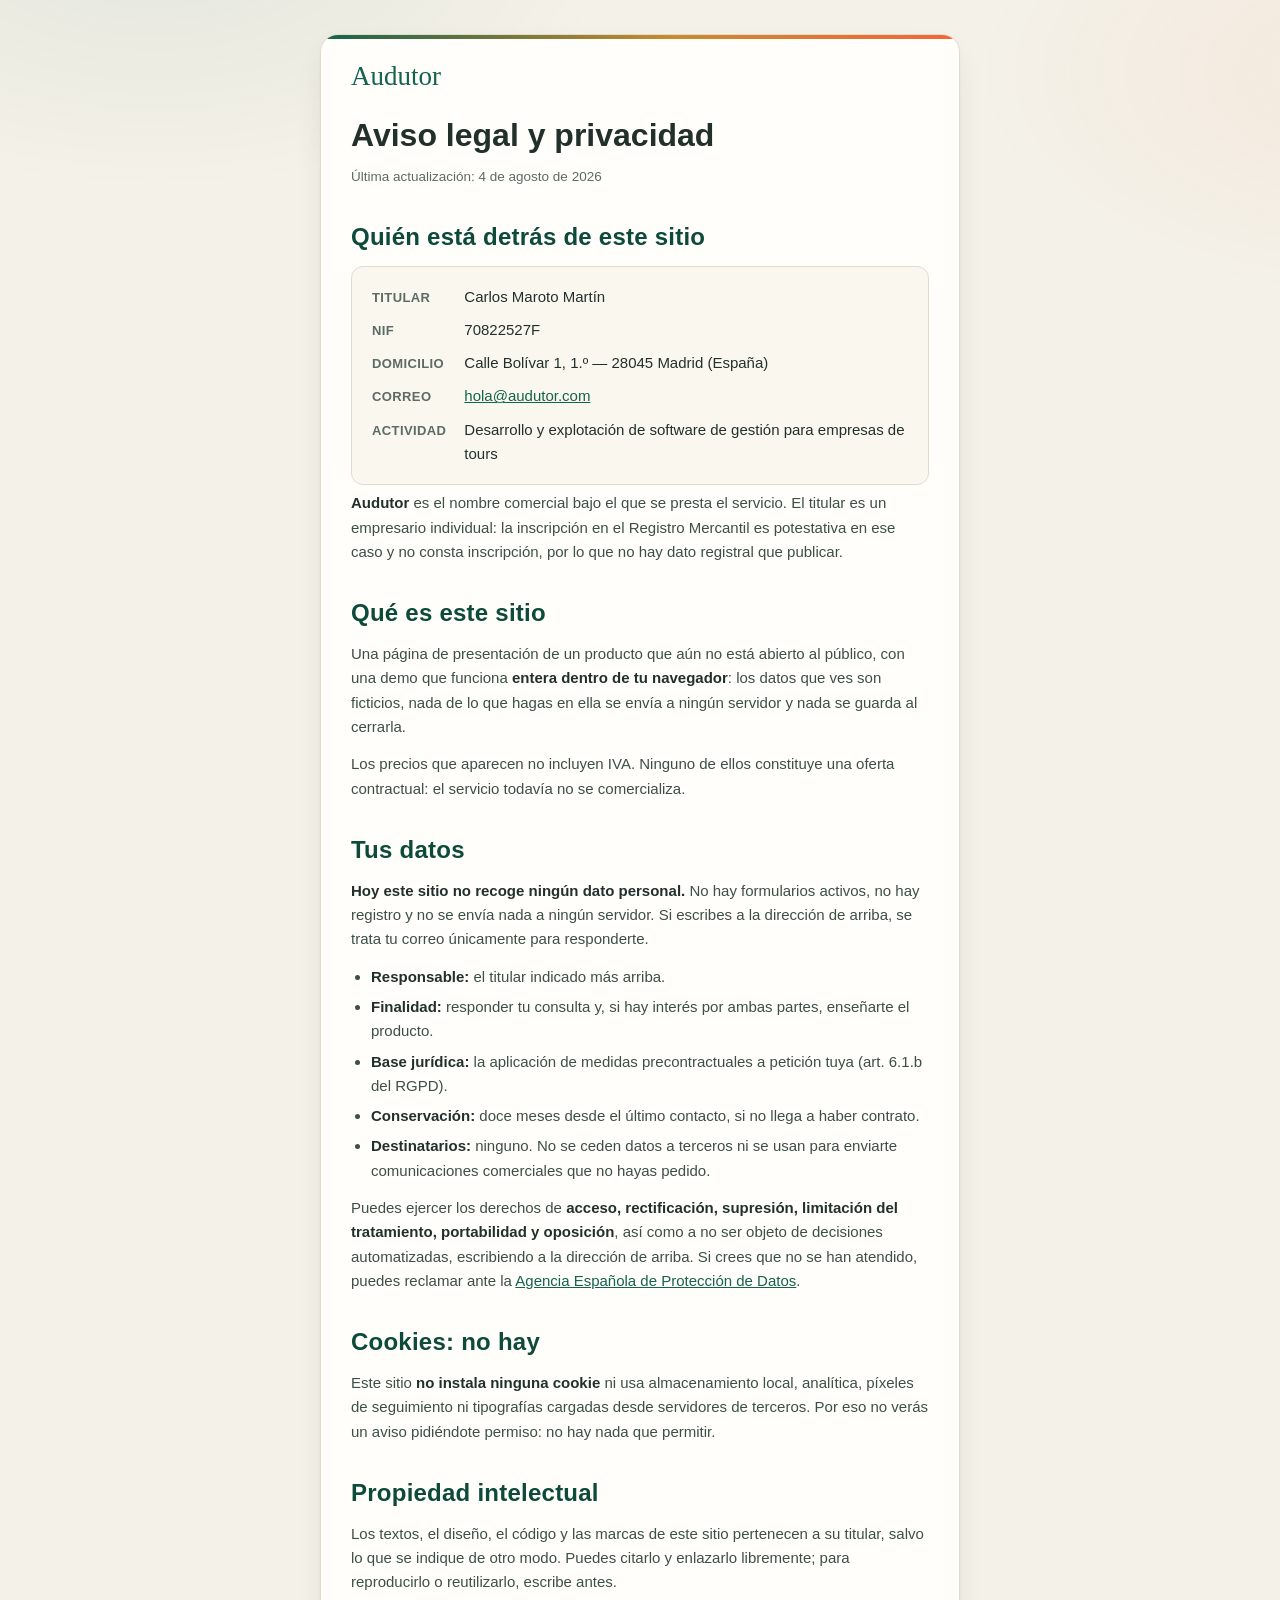
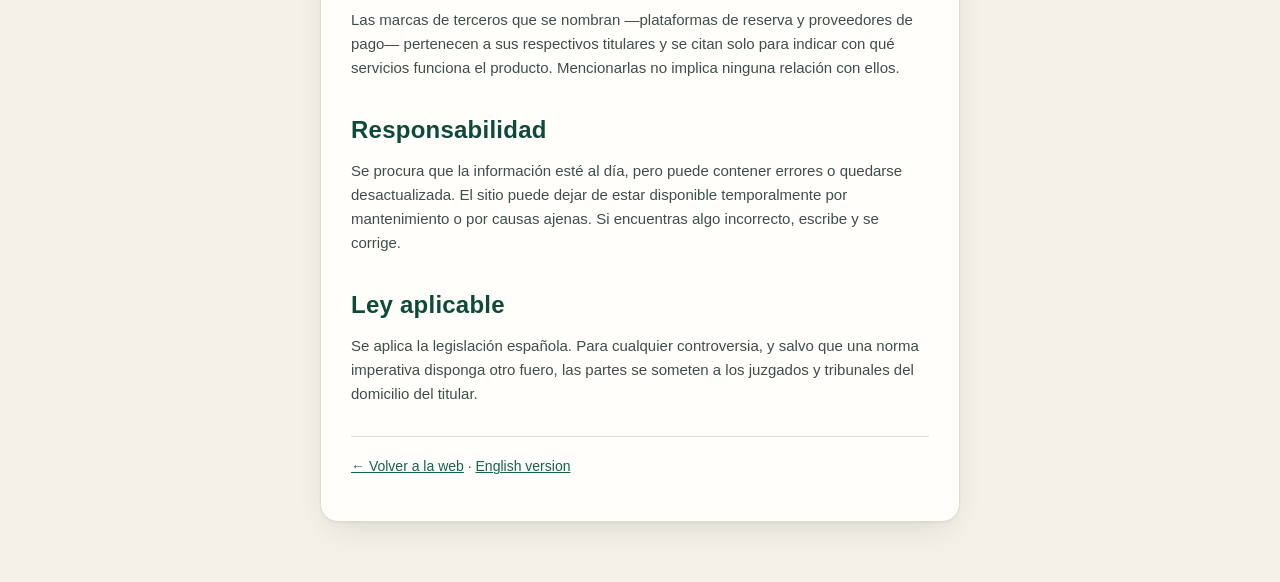
==== aviso-legal/index.html @ 2ac763c1 "Actualización del sitio" ====
<!doctype html>
<html lang="es">
<head>
<meta charset="utf-8">
<!-- El icono de la pestaña: la ruta punteada que acaba en el punto de encuentro, el
     mismo gesto que el wordmark. Va en línea para que no haya un fichero más que
     copiar y para que funcione igual abriendo el HTML desde el disco. -->
<link rel="icon" href="data:image/svg+xml,<svg xmlns='http://www.w3.org/2000/svg' viewBox='0 0 512 512'><rect width='512' height='512' rx='112' fill='%2314634c'/><path d='M92 322 C 168 268, 236 372, 306 300' fill='none' stroke='%23c98a2d' stroke-width='15' stroke-linecap='round' stroke-dasharray='1 34'/><g transform='translate(330 150)'><path d='M60 0C26.9 0 0 26.9 0 60c0 45 60 112 60 112s60-67 60-112C120 26.9 93.1 0 60 0z' fill='%23f4653a'/><circle cx='60' cy='58' r='23' fill='%23fffdf7'/></g><text x='92' y='252' font-family='Georgia,serif' font-size='118' font-weight='700' fill='%23fdf9ee'>Au</text></svg>">
<meta name="viewport" content="width=device-width,initial-scale=1">
<title>Aviso legal y privacidad · Audutor</title>
<style>
/* ── Por qué esta página existe ──────────────────────────────────────────────────────
   El artículo 10.1 de la Ley 34/2002 (LSSI-CE) obliga a todo prestador de servicios de la
   sociedad de la información establecido en España a publicar, de forma permanente y
   accesible, sus datos identificativos. No es un adorno de confianza: omitir el NIF es
   infracción leve (hasta 30.000 €) y omitir de forma significativa nombre y domicilio es
   GRAVE (30.001–150.000 €).

   Y el artículo enumera nombre, domicilio y correo en una sola letra, de forma acumulativa:
   poner solo un correo de contacto NO cumple, que es lo que había hasta hoy.

   Dos decisiones que conviene dejar escritas para que nadie las «arregle» luego:

   · NO se publica dato de Registro Mercantil. Para el empresario individual la inscripción
     es POTESTATIVA (art. 19.1 del Código de Comercio). Si no está inscrito no hay dato que
     publicar, y copiarlo de una plantilla de sociedad sería una manifestación falsa.

   · NO hay banner de cookies, y es a propósito. Este sitio no escribe ninguna cookie ni usa
     `localStorage`, analítica, píxeles ni tipografías remotas. Sin almacenamiento en el
     equipo del visitante no se activa el art. 22.2 LSSI. Poner un banner «por si acaso»
     sería peor: pediría un consentimiento que no hace falta y obligaría a mantener una
     política que no describe nada.

   La política de privacidad va DENTRO de esta misma página en vez de en otra aparte. Hoy el
   sitio no trata ningún dato —no hay formulario activo—, así que dos documentos separados
   serían dos sitios donde quedarse desactualizado en lugar de uno. */
:root{
  --ink:#22302b; --ink2:#3d4f47; --muted:#5c6b64; --paper:#fffefa; --bg:#f4f1e8;
  --acc:#14634c; --acc-deep:#0e4a3a; --coral:#f4653a; --line:#e2dccc; --gold:#c98a2d;
}
*{ box-sizing:border-box; }
html,body{ margin:0; }
body{
  background:var(--bg); color:var(--ink);
  font:16px/1.62 -apple-system,BlinkMacSystemFont,"Segoe UI",Roboto,Helvetica,Arial,sans-serif;
  padding:34px 18px 60px; position:relative; overflow-x:hidden;
}
body::before{
  content:""; position:fixed; inset:0; pointer-events:none; z-index:0;
  background:
    radial-gradient(760px 420px at 12% -8%, rgba(20,99,76,.07), transparent 62%),
    radial-gradient(680px 380px at 108% 8%, rgba(244,101,58,.06), transparent 60%);
}
.doc{
  position:relative; z-index:1; width:100%; max-width:640px; margin:0 auto;
  background:var(--paper); border:1px solid var(--line); border-radius:18px;
  /* La curva la pone la tarjeta y no la franja de color: con su propio radio, una franja de
     3 px dibujaba otra curva distinta y sobresalía 1 px por lado. Ver entrar.html. */
  overflow:hidden;
  padding:34px 30px 30px;
  box-shadow:0 1px 2px rgba(34,48,43,.05), 0 12px 34px -12px rgba(34,48,43,.16);
}
.doc::before{
  content:""; display:block; height:4px; margin:-34px -30px 24px;
  background:linear-gradient(90deg,var(--acc),var(--gold) 55%,var(--coral));
}
.wm{ font:400 27px/1 Iowan Old Style,Palatino,Georgia,serif; color:var(--acc); display:block; }
h1{ font:600 23px/1.25 inherit; margin:20px 0 4px; }
.sub{ margin:0 0 26px; font-size:13.5px; color:var(--muted); }
h2{ font:700 15px/1.3 inherit; margin:30px 0 9px; color:var(--acc-deep);
  letter-spacing:.01em; }
p{ margin:0 0 13px; font-size:15px; color:var(--ink2); }
ul{ margin:0 0 13px; padding-left:20px; font-size:15px; color:var(--ink2); }
li{ margin-bottom:6px; }
a{ color:var(--acc); }
b,strong{ color:var(--ink); }
/* La ficha del art. 10: es el motivo de la página, así que se lee sin buscarla.
   Rejilla de dos columnas para que los valores compartan eje vertical; en móvil se apila,
   porque a 360 px una etiqueta y un domicilio no caben en la misma línea sin partirse mal. */
.ficha{
  display:grid; grid-template-columns:auto 1fr; gap:9px 18px;
  background:#faf7ef; border:1px solid var(--line); border-radius:12px;
  padding:18px 20px; margin:0 0 6px; font-size:15px;
}
.ficha dt{ font-weight:700; color:var(--muted); font-size:13px; text-transform:uppercase;
  letter-spacing:.03em; padding-top:2px; }
.ficha dd{ margin:0; color:var(--ink); }
@media (max-width:520px){
  .ficha{ grid-template-columns:1fr; gap:2px 0; }
  .ficha dd{ margin-bottom:10px; }
  .doc{ padding:28px 20px 24px; }
  .doc::before{ margin:-28px -20px 20px; }
}
.volver{ margin-top:30px; padding-top:18px; border-top:1px solid var(--line); font-size:14px; }
</style>
</head>
<body>
<div class="doc">
  <span class="wm">Audutor</span>
  <h1>Aviso legal y privacidad</h1>
  <p class="sub">Última actualización: 4 de agosto de 2026</p>

  <h2>Quién está detrás de este sitio</h2>
  <dl class="ficha">
    <dt>Titular</dt><dd>Carlos Maroto Martín</dd>
    <dt>NIF</dt><dd>70822527F</dd>
    <dt>Domicilio</dt><dd>Calle Bolívar 1, 1.º — 28045 Madrid (España)</dd>
    <dt>Correo</dt><dd><a href="mailto:hola@audutor.com">hola@audutor.com</a></dd>
    <dt>Actividad</dt><dd>Desarrollo y explotación de software de gestión para empresas de tours</dd>
  </dl>
  <p><b>Audutor</b> es el nombre comercial bajo el que se presta el servicio. El titular es
  un empresario individual: la inscripción en el Registro Mercantil es potestativa en ese
  caso y no consta inscripción, por lo que no hay dato registral que publicar.</p>

  <h2>Qué es este sitio</h2>
  <p>Una página de presentación de un producto que aún no está abierto al público, con una
  demo que funciona <b>entera dentro de tu navegador</b>: los datos que ves son ficticios,
  nada de lo que hagas en ella se envía a ningún servidor y nada se guarda al cerrarla.</p>
  <p>Los precios que aparecen no incluyen IVA. Ninguno de ellos constituye una oferta
  contractual: el servicio todavía no se comercializa.</p>

  <h2>Tus datos</h2>
  <p><b>Hoy este sitio no recoge ningún dato personal.</b> No hay formularios activos, no
  hay registro y no se envía nada a ningún servidor. Si escribes a la dirección de arriba,
  se trata tu correo únicamente para responderte.</p>
  <ul>
    <li><b>Responsable:</b> el titular indicado más arriba.</li>
    <li><b>Finalidad:</b> responder tu consulta y, si hay interés por ambas partes,
      enseñarte el producto.</li>
    <li><b>Base jurídica:</b> la aplicación de medidas precontractuales a petición tuya
      (art. 6.1.b del RGPD).</li>
    <li><b>Conservación:</b> doce meses desde el último contacto, si no llega a haber
      contrato.</li>
    <li><b>Destinatarios:</b> ninguno. No se ceden datos a terceros ni se usan para
      enviarte comunicaciones comerciales que no hayas pedido.</li>
  </ul>
  <p>Puedes ejercer los derechos de <b>acceso, rectificación, supresión, limitación del
  tratamiento, portabilidad y oposición</b>, así como a no ser objeto de decisiones
  automatizadas, escribiendo a la dirección de arriba. Si crees que no se han atendido,
  puedes reclamar ante la <a href="https://www.aepd.es/" rel="noopener">Agencia Española de
  Protección de Datos</a>.</p>

  <h2>Cookies: no hay</h2>
  <p>Este sitio <b>no instala ninguna cookie</b> ni usa almacenamiento local, analítica,
  píxeles de seguimiento ni tipografías cargadas desde servidores de terceros. Por eso no
  verás un aviso pidiéndote permiso: no hay nada que permitir.</p>

  <h2>Propiedad intelectual</h2>
  <p>Los textos, el diseño, el código y las marcas de este sitio pertenecen a su titular,
  salvo lo que se indique de otro modo. Puedes citarlo y enlazarlo libremente; para
  reproducirlo o reutilizarlo, escribe antes.</p>
  <p>Las marcas de terceros que se nombran —plataformas de reserva y proveedores de
  pago— pertenecen a sus respectivos titulares y se citan solo para indicar con qué
  servicios funciona el producto. Mencionarlas no implica ninguna relación con ellos.</p>

  <h2>Responsabilidad</h2>
  <p>Se procura que la información esté al día, pero puede contener errores o quedarse
  desactualizada. El sitio puede dejar de estar disponible temporalmente por mantenimiento
  o por causas ajenas. Si encuentras algo incorrecto, escribe y se corrige.</p>

  <h2>Ley aplicable</h2>
  <p>Se aplica la legislación española. Para cualquier controversia, y salvo que una norma
  imperativa disponga otro fuero, las partes se someten a los juzgados y tribunales del
  domicilio del titular.</p>

  <p class="volver"><a href="../">← Volver a la web</a> · <a href="../en/legal-notice/">English version</a></p>
</div>
</body>
</html>
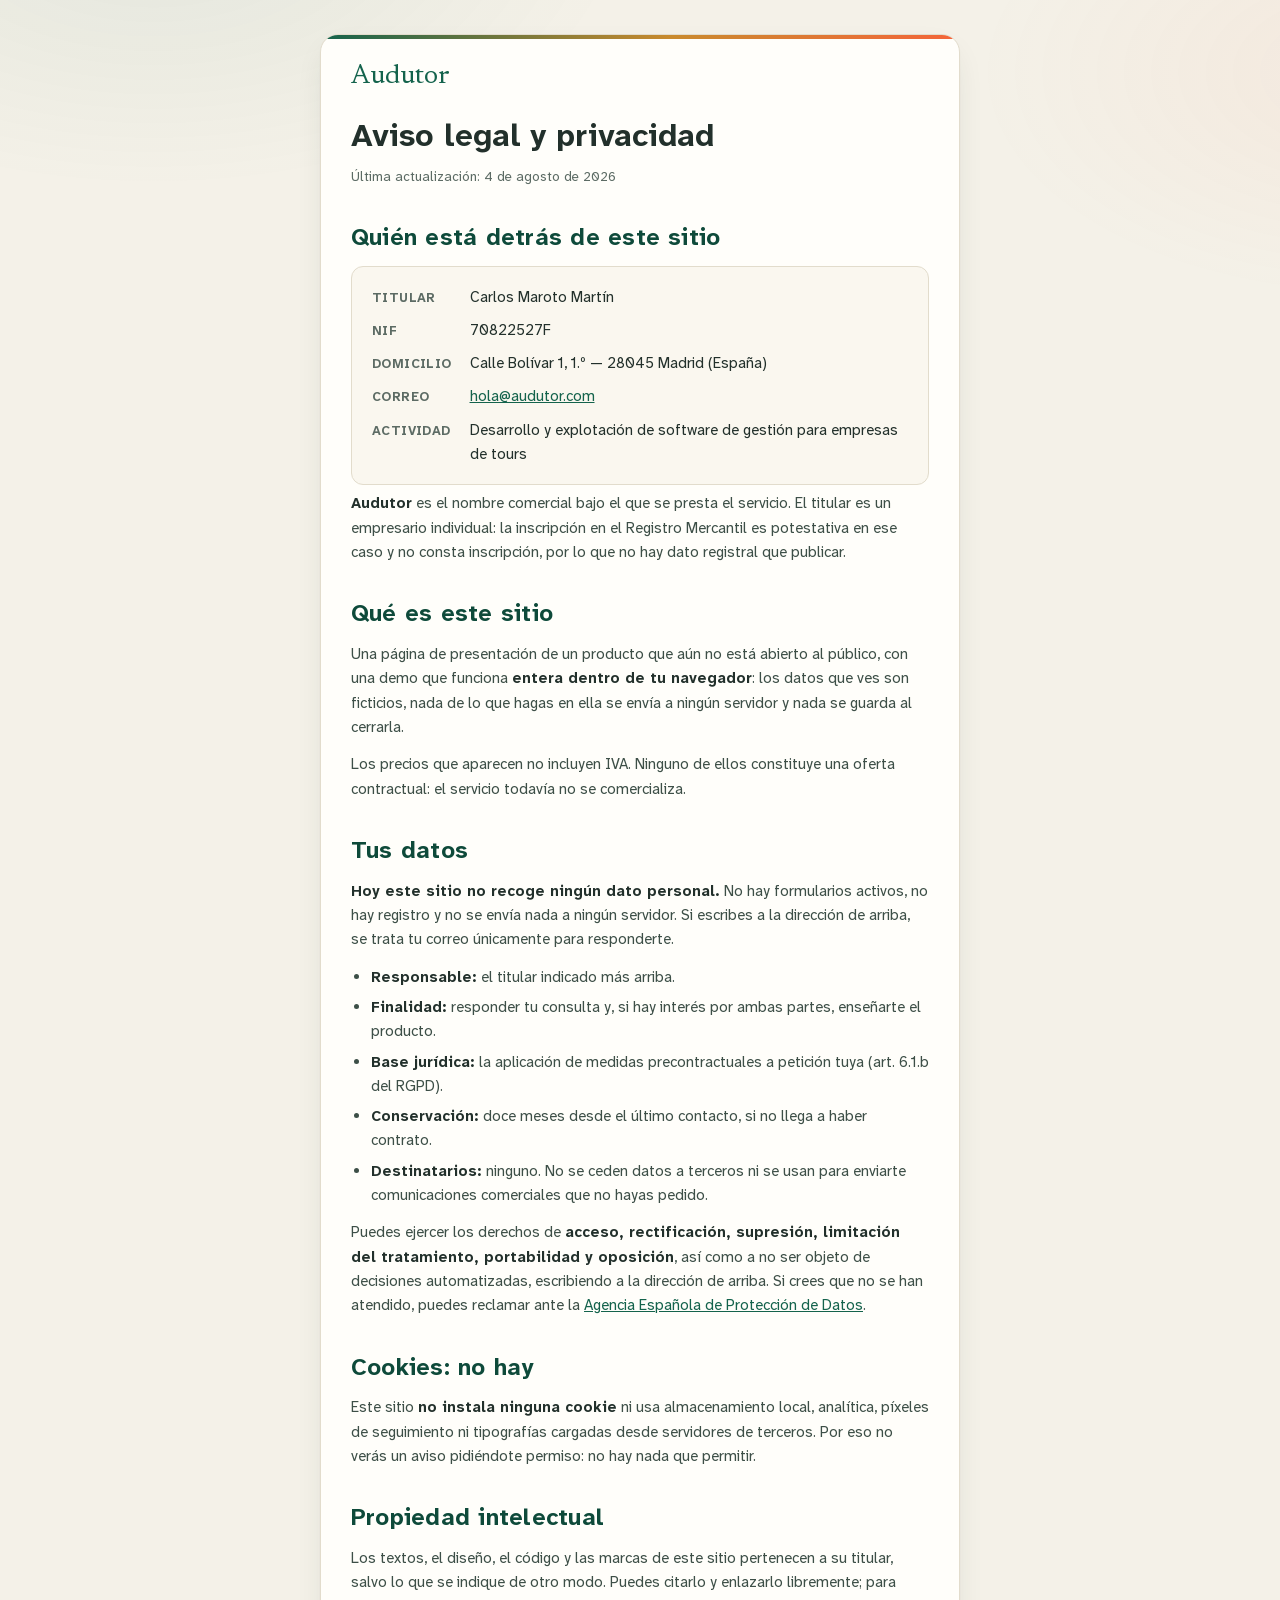
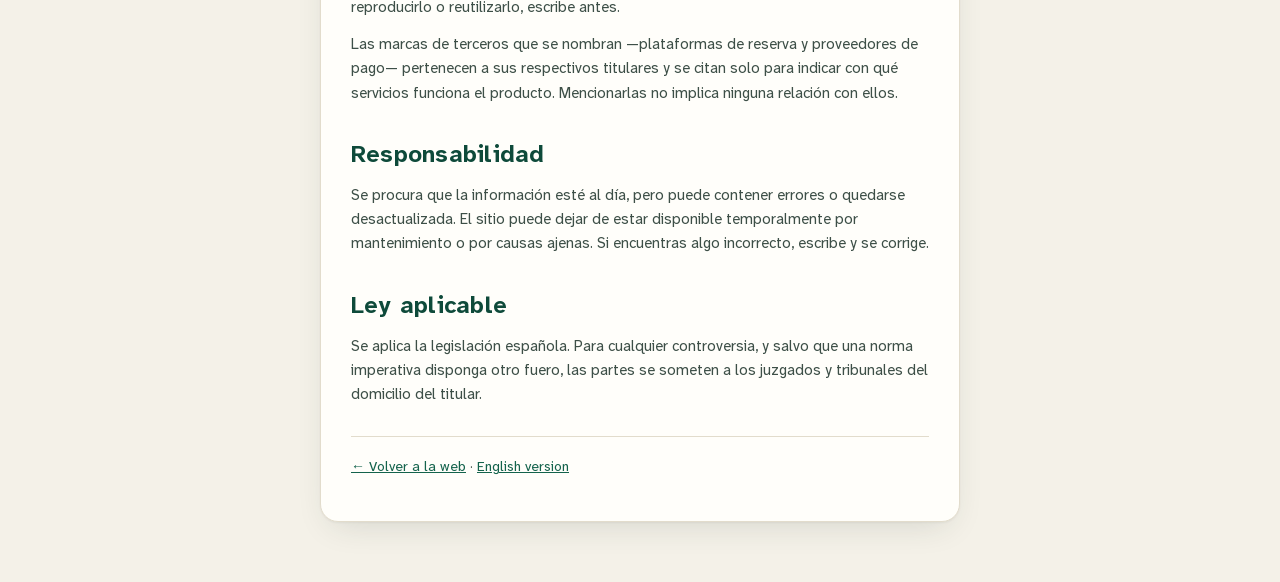
==== commit 1424c900: "Actualización del sitio" ====
--- a/aviso-legal/index.html
+++ b/aviso-legal/index.html
@@ -9,6 +9,13 @@
 <meta name="viewport" content="width=device-width,initial-scale=1">
 <title>Aviso legal y privacidad · Audutor</title>
 <style>
+  /* Las dos letras de Audutor, servidas desde aquí (24-sep-2026): con las del sistema la
+     marca cambiaba de cara en Android y Windows. Solo el subconjunto latino (92 KB las dos),
+     y sin CDN: la web promete «sin rastreadores». Licencia OFL en fuentes/OFL-*.txt. */
+  @font-face{ font-family:"Atkinson Hyperlegible Next"; src:url(../fuentes/atkinson-hyperlegible-next.woff2) format("woff2");
+    font-weight:200 800; font-style:normal; font-display:swap; unicode-range:U+0000-00FF, U+0131, U+0152-0153, U+02BB-02BC, U+02C6, U+02DA, U+02DC, U+0304, U+0308, U+0329, U+2000-206F, U+20AC, U+2122, U+2191, U+2193, U+2212, U+2215, U+FEFF, U+FFFD; }
+  @font-face{ font-family:"Newsreader"; src:url(../fuentes/newsreader.woff2) format("woff2");
+    font-weight:400 700; font-style:normal; font-display:swap; unicode-range:U+0000-00FF, U+0131, U+0152-0153, U+02BB-02BC, U+02C6, U+02DA, U+02DC, U+0304, U+0308, U+0329, U+2000-206F, U+20AC, U+2122, U+2191, U+2193, U+2212, U+2215, U+FEFF, U+FFFD; }
 /* ── Por qué esta página existe ──────────────────────────────────────────────────────
    El artículo 10.1 de la Ley 34/2002 (LSSI-CE) obliga a todo prestador de servicios de la
    sociedad de la información establecido en España a publicar, de forma permanente y
@@ -42,7 +49,7 @@
 html,body{ margin:0; }
 body{
   background:var(--bg); color:var(--ink);
-  font:16px/1.62 -apple-system,BlinkMacSystemFont,"Segoe UI",Roboto,Helvetica,Arial,sans-serif;
+  font:16px/1.62 "Atkinson Hyperlegible Next",-apple-system,BlinkMacSystemFont,"Segoe UI",Roboto,Helvetica,Arial,sans-serif;
   padding:34px 18px 60px; position:relative; overflow-x:hidden;
 }
 body::before{
@@ -64,7 +71,7 @@
   content:""; display:block; height:4px; margin:-34px -30px 24px;
   background:linear-gradient(90deg,var(--acc),var(--gold) 55%,var(--coral));
 }
-.wm{ font:400 27px/1 Iowan Old Style,Palatino,Georgia,serif; color:var(--acc); display:block; }
+.wm{ font:400 27px/1 Newsreader,"Iowan Old Style",Palatino,Georgia,serif; color:var(--acc); display:block; }
 h1{ font:600 23px/1.25 inherit; margin:20px 0 4px; }
 .sub{ margin:0 0 26px; font-size:13.5px; color:var(--muted); }
 h2{ font:700 15px/1.3 inherit; margin:30px 0 9px; color:var(--acc-deep);
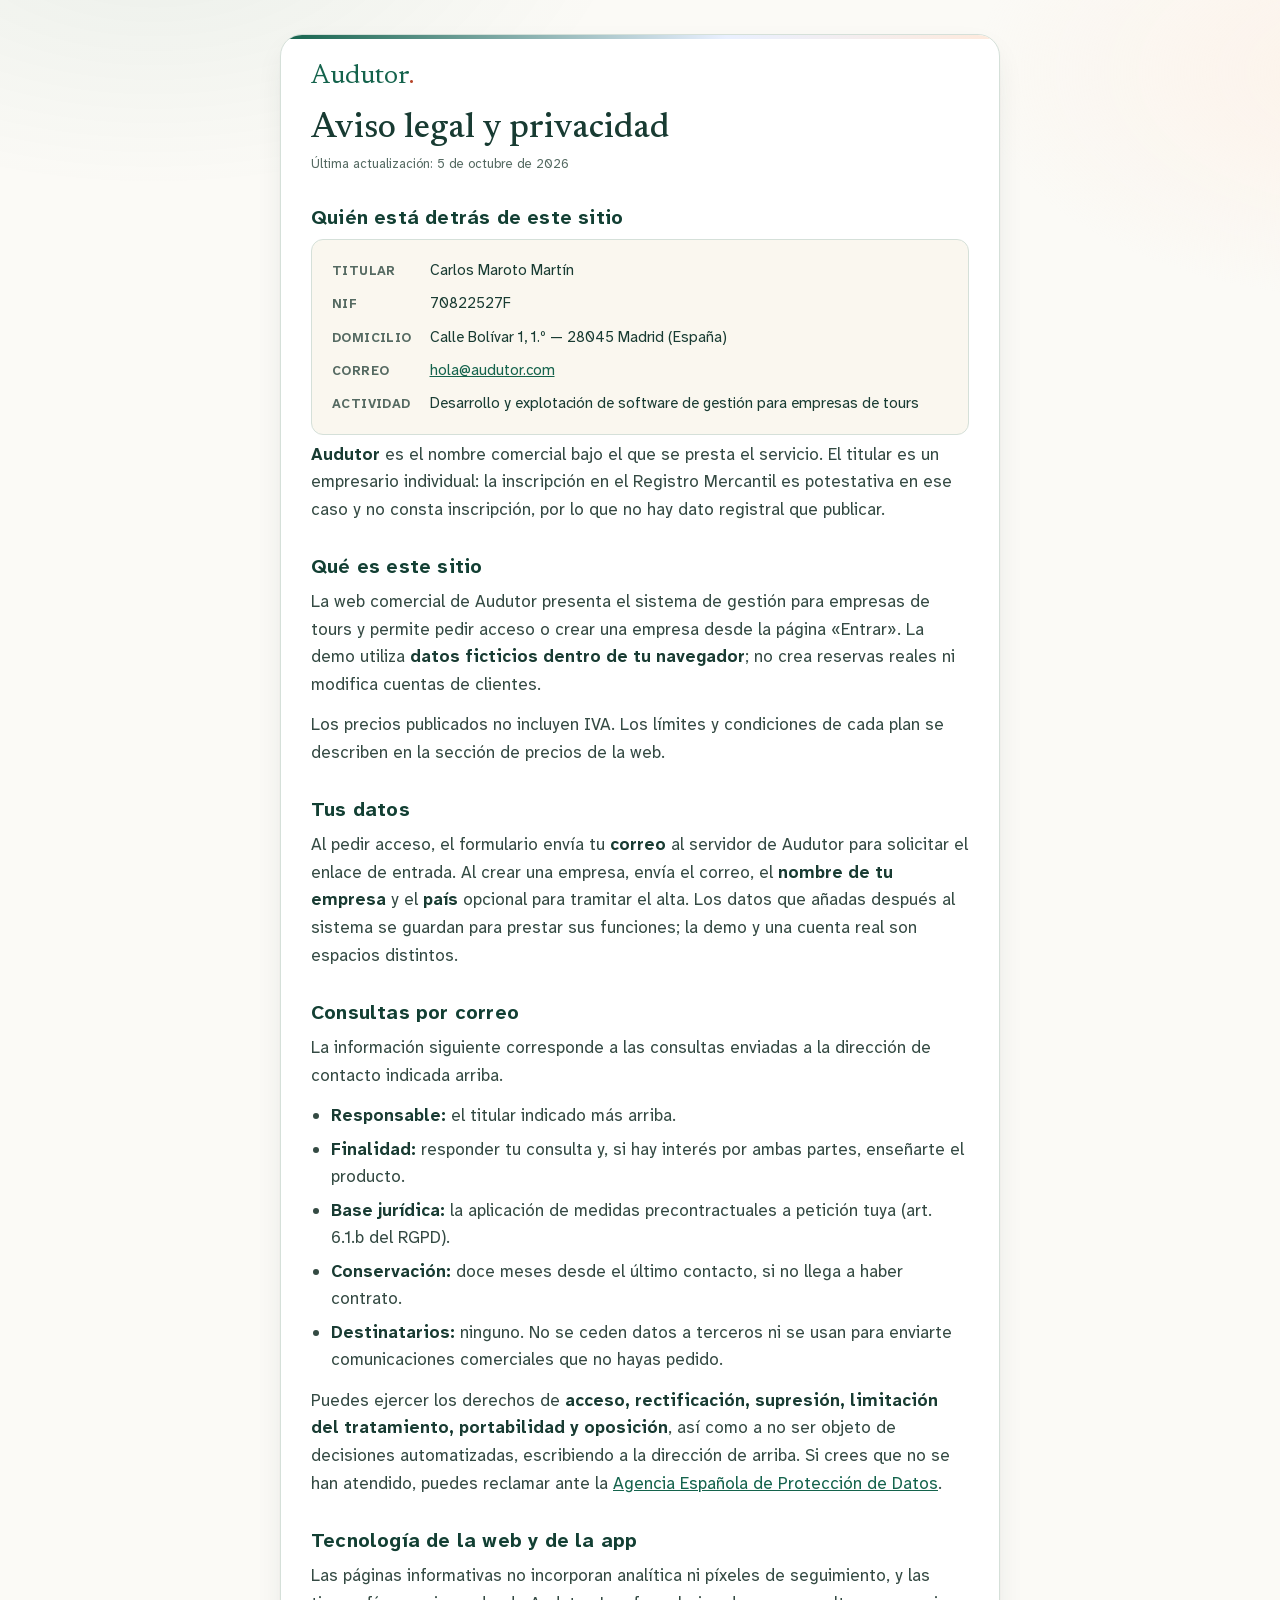
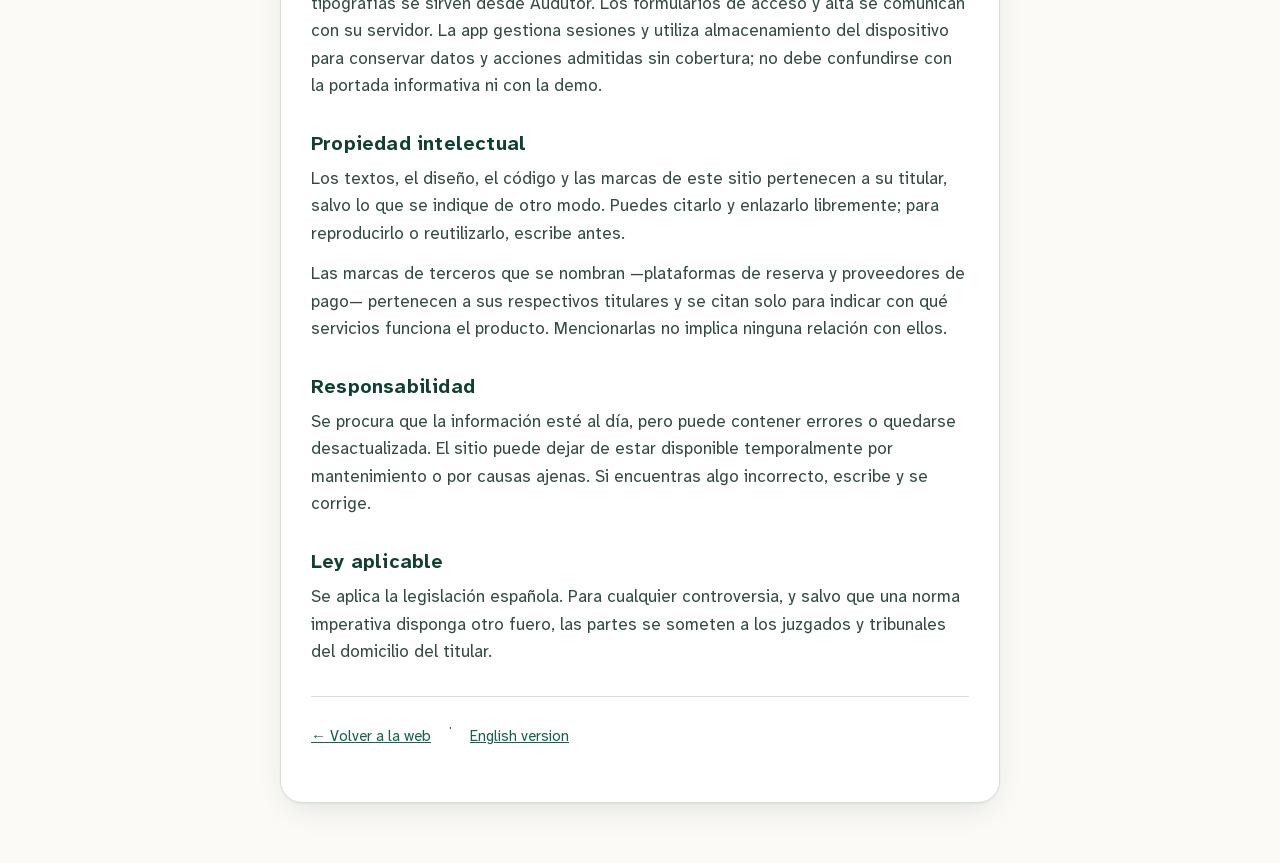
==== commit e946a48f: "Actualización del sitio" ====
--- a/aviso-legal/index.html
+++ b/aviso-legal/index.html
@@ -32,35 +32,33 @@
      es POTESTATIVA (art. 19.1 del Código de Comercio). Si no está inscrito no hay dato que
      publicar, y copiarlo de una plantilla de sociedad sería una manifestación falsa.
 
-   · NO hay banner de cookies, y es a propósito. Este sitio no escribe ninguna cookie ni usa
-     `localStorage`, analítica, píxeles ni tipografías remotas. Sin almacenamiento en el
-     equipo del visitante no se activa el art. 22.2 LSSI. Poner un banner «por si acaso»
-     sería peor: pediría un consentimiento que no hace falta y obligaría a mantener una
-     política que no describe nada.
+   · La portada informativa no añade analítica ni fuentes remotas. El acceso, el alta y la
+     app son circuitos distintos: los formularios sí envían datos y la app mantiene sesión.
+     La descripción de la antigua web cerrada no se puede aplicar al servicio operativo.
 
-   La política de privacidad va DENTRO de esta misma página en vez de en otra aparte. Hoy el
-   sitio no trata ningún dato —no hay formulario activo—, así que dos documentos separados
-   serían dos sitios donde quedarse desactualizado en lugar de uno. */
+   La información de consultas por correo no se extiende sin comprobarla a las cuentas,
+   los datos operativos ni los servicios técnicos. Su revisión específica se registra en
+   el informe, en lugar de inventar destinatarios o plazos en este documento. */
 :root{
-  --ink:#22302b; --ink2:#3d4f47; --muted:#5c6b64; --paper:#fffefa; --bg:#f4f1e8;
-  --acc:#14634c; --acc-deep:#0e4a3a; --coral:#f4653a; --line:#e2dccc; --gold:#c98a2d;
+  --ink:#183b32; --ink2:#344a43; --muted:#556a62; --paper:#fff; --bg:#fbfaf6;
+  --acc:#14634c; --acc-deep:#123f33; --coral:#b7452a; --line:#d5e0d9; --gold:#c98a2d;
 }
 *{ box-sizing:border-box; }
 html,body{ margin:0; }
 body{
   background:var(--bg); color:var(--ink);
-  font:16px/1.62 "Atkinson Hyperlegible Next",-apple-system,BlinkMacSystemFont,"Segoe UI",Roboto,Helvetica,Arial,sans-serif;
+  font:17px/1.62 "Atkinson Hyperlegible Next",-apple-system,BlinkMacSystemFont,"Segoe UI",Roboto,Helvetica,Arial,sans-serif;
   padding:34px 18px 60px; position:relative; overflow-x:hidden;
 }
 body::before{
   content:""; position:fixed; inset:0; pointer-events:none; z-index:0;
   background:
     radial-gradient(760px 420px at 12% -8%, rgba(20,99,76,.07), transparent 62%),
-    radial-gradient(680px 380px at 108% 8%, rgba(244,101,58,.06), transparent 60%);
+    radial-gradient(680px 380px at 108% 8%, rgba(255,234,220,.5), transparent 60%);
 }
 .doc{
-  position:relative; z-index:1; width:100%; max-width:640px; margin:0 auto;
-  background:var(--paper); border:1px solid var(--line); border-radius:18px;
+  position:relative; z-index:1; width:100%; max-width:720px; margin:0 auto;
+  background:var(--paper); border:1px solid var(--line); border-radius:22px;
   /* La curva la pone la tarjeta y no la franja de color: con su propio radio, una franja de
      3 px dibujaba otra curva distinta y sobresalía 1 px por lado. Ver entrar.html. */
   overflow:hidden;
@@ -69,15 +67,15 @@
 }
 .doc::before{
   content:""; display:block; height:4px; margin:-34px -30px 24px;
-  background:linear-gradient(90deg,var(--acc),var(--gold) 55%,var(--coral));
+  background:linear-gradient(90deg,var(--acc),#e9f0ff 62%,#ffeadc);
 }
 .wm{ font:400 27px/1 Newsreader,"Iowan Old Style",Palatino,Georgia,serif; color:var(--acc); display:block; }
-h1{ font:600 23px/1.25 inherit; margin:20px 0 4px; }
-.sub{ margin:0 0 26px; font-size:13.5px; color:var(--muted); }
-h2{ font:700 15px/1.3 inherit; margin:30px 0 9px; color:var(--acc-deep);
+h1{ font:500 34px/1.15 Newsreader,Georgia,serif; margin:20px 0 4px; }
+.sub{ margin:0 0 26px; font-size:13px; color:var(--muted); }
+h2{ font:700 20px/1.3 "Atkinson Hyperlegible Next",system-ui,sans-serif; margin:30px 0 9px; color:var(--acc-deep);
   letter-spacing:.01em; }
-p{ margin:0 0 13px; font-size:15px; color:var(--ink2); }
-ul{ margin:0 0 13px; padding-left:20px; font-size:15px; color:var(--ink2); }
+p{ margin:0 0 13px; font-size:17px; color:var(--ink2); }
+ul{ margin:0 0 13px; padding-left:20px; font-size:17px; color:var(--ink2); }
 li{ margin-bottom:6px; }
 a{ color:var(--acc); }
 b,strong{ color:var(--ink); }
@@ -91,21 +89,31 @@
 }
 .ficha dt{ font-weight:700; color:var(--muted); font-size:13px; text-transform:uppercase;
   letter-spacing:.03em; padding-top:2px; }
-.ficha dd{ margin:0; color:var(--ink); }
+.ficha dd{ margin:0; color:var(--ink); overflow-wrap:anywhere; }
 @media (max-width:520px){
   .ficha{ grid-template-columns:1fr; gap:2px 0; }
   .ficha dd{ margin-bottom:10px; }
   .doc{ padding:28px 20px 24px; }
   .doc::before{ margin:-28px -20px 20px; }
 }
-.volver{ margin-top:30px; padding-top:18px; border-top:1px solid var(--line); font-size:14px; }
+.volver{ margin-top:30px; padding-top:18px; border-top:1px solid var(--line); font-size:15px; display:flex; flex-wrap:wrap; gap:8px 18px; }
+
+/* El marco comparte el papel, el contraste y el acento de la portada renovada. */
+:root{color-scheme:light}
+.wm{text-decoration:none}.wm span{color:var(--coral)}
+a:focus-visible{outline:3px solid var(--acc);outline-offset:4px}
+.salto-documento{position:absolute;top:-100px;left:16px;background:white;padding:12px;z-index:3}
+.salto-documento:focus{top:12px}
+.volver a{min-height:44px;display:inline-flex;align-items:center}
+@media(max-width:560px){h1{font-size:27px}}
 </style>
 </head>
 <body>
-<div class="doc">
-  <span class="wm">Audutor</span>
+<a class="salto-documento" href="#contenido">Ir al contenido</a>
+<main class="doc" id="contenido">
+  <a class="wm" href="../">Audutor<span aria-hidden="true">.</span></a>
   <h1>Aviso legal y privacidad</h1>
-  <p class="sub">Última actualización: 4 de agosto de 2026</p>
+  <p class="sub">Última actualización: 5 de octubre de 2026</p>
 
   <h2>Quién está detrás de este sitio</h2>
   <dl class="ficha">
@@ -120,16 +128,22 @@
   caso y no consta inscripción, por lo que no hay dato registral que publicar.</p>
 
   <h2>Qué es este sitio</h2>
-  <p>Una página de presentación de un producto que aún no está abierto al público, con una
-  demo que funciona <b>entera dentro de tu navegador</b>: los datos que ves son ficticios,
-  nada de lo que hagas en ella se envía a ningún servidor y nada se guarda al cerrarla.</p>
-  <p>Los precios que aparecen no incluyen IVA. Ninguno de ellos constituye una oferta
-  contractual: el servicio todavía no se comercializa.</p>
+  <p>La web comercial de Audutor presenta el sistema de gestión para empresas de tours y
+  permite pedir acceso o crear una empresa desde la página «Entrar». La demo utiliza
+  <b>datos ficticios dentro de tu navegador</b>; no crea reservas reales ni modifica
+  cuentas de clientes.</p>
+  <p>Los precios publicados no incluyen IVA. Los límites y condiciones de cada plan se
+  describen en la sección de precios de la web.</p>
 
   <h2>Tus datos</h2>
-  <p><b>Hoy este sitio no recoge ningún dato personal.</b> No hay formularios activos, no
-  hay registro y no se envía nada a ningún servidor. Si escribes a la dirección de arriba,
-  se trata tu correo únicamente para responderte.</p>
+  <p>Al pedir acceso, el formulario envía tu <b>correo</b> al servidor de Audutor para
+  solicitar el enlace de entrada. Al crear una empresa, envía el correo, el <b>nombre de
+  tu empresa</b> y el <b>país</b> opcional para tramitar el alta. Los datos que añadas después
+  al sistema se guardan para prestar sus funciones; la demo y una cuenta real son espacios
+  distintos.</p>
+  <h2>Consultas por correo</h2>
+  <p>La información siguiente corresponde a las consultas enviadas a la dirección de
+  contacto indicada arriba.</p>
   <ul>
     <li><b>Responsable:</b> el titular indicado más arriba.</li>
     <li><b>Finalidad:</b> responder tu consulta y, si hay interés por ambas partes,
@@ -147,10 +161,12 @@
   puedes reclamar ante la <a href="https://www.aepd.es/" rel="noopener">Agencia Española de
   Protección de Datos</a>.</p>
 
-  <h2>Cookies: no hay</h2>
-  <p>Este sitio <b>no instala ninguna cookie</b> ni usa almacenamiento local, analítica,
-  píxeles de seguimiento ni tipografías cargadas desde servidores de terceros. Por eso no
-  verás un aviso pidiéndote permiso: no hay nada que permitir.</p>
+  <h2>Tecnología de la web y de la app</h2>
+  <p>Las páginas informativas no incorporan analítica ni píxeles de seguimiento, y las
+  tipografías se sirven desde Audutor. Los formularios de acceso y alta se comunican con
+  su servidor. La app gestiona sesiones y utiliza almacenamiento del dispositivo para
+  conservar datos y acciones admitidas sin cobertura; no debe confundirse con la portada
+  informativa ni con la demo.</p>
 
   <h2>Propiedad intelectual</h2>
   <p>Los textos, el diseño, el código y las marcas de este sitio pertenecen a su titular,
@@ -171,6 +187,6 @@
   domicilio del titular.</p>
 
   <p class="volver"><a href="../">← Volver a la web</a> · <a href="../en/legal-notice/">English version</a></p>
-</div>
+</main>
 </body>
 </html>
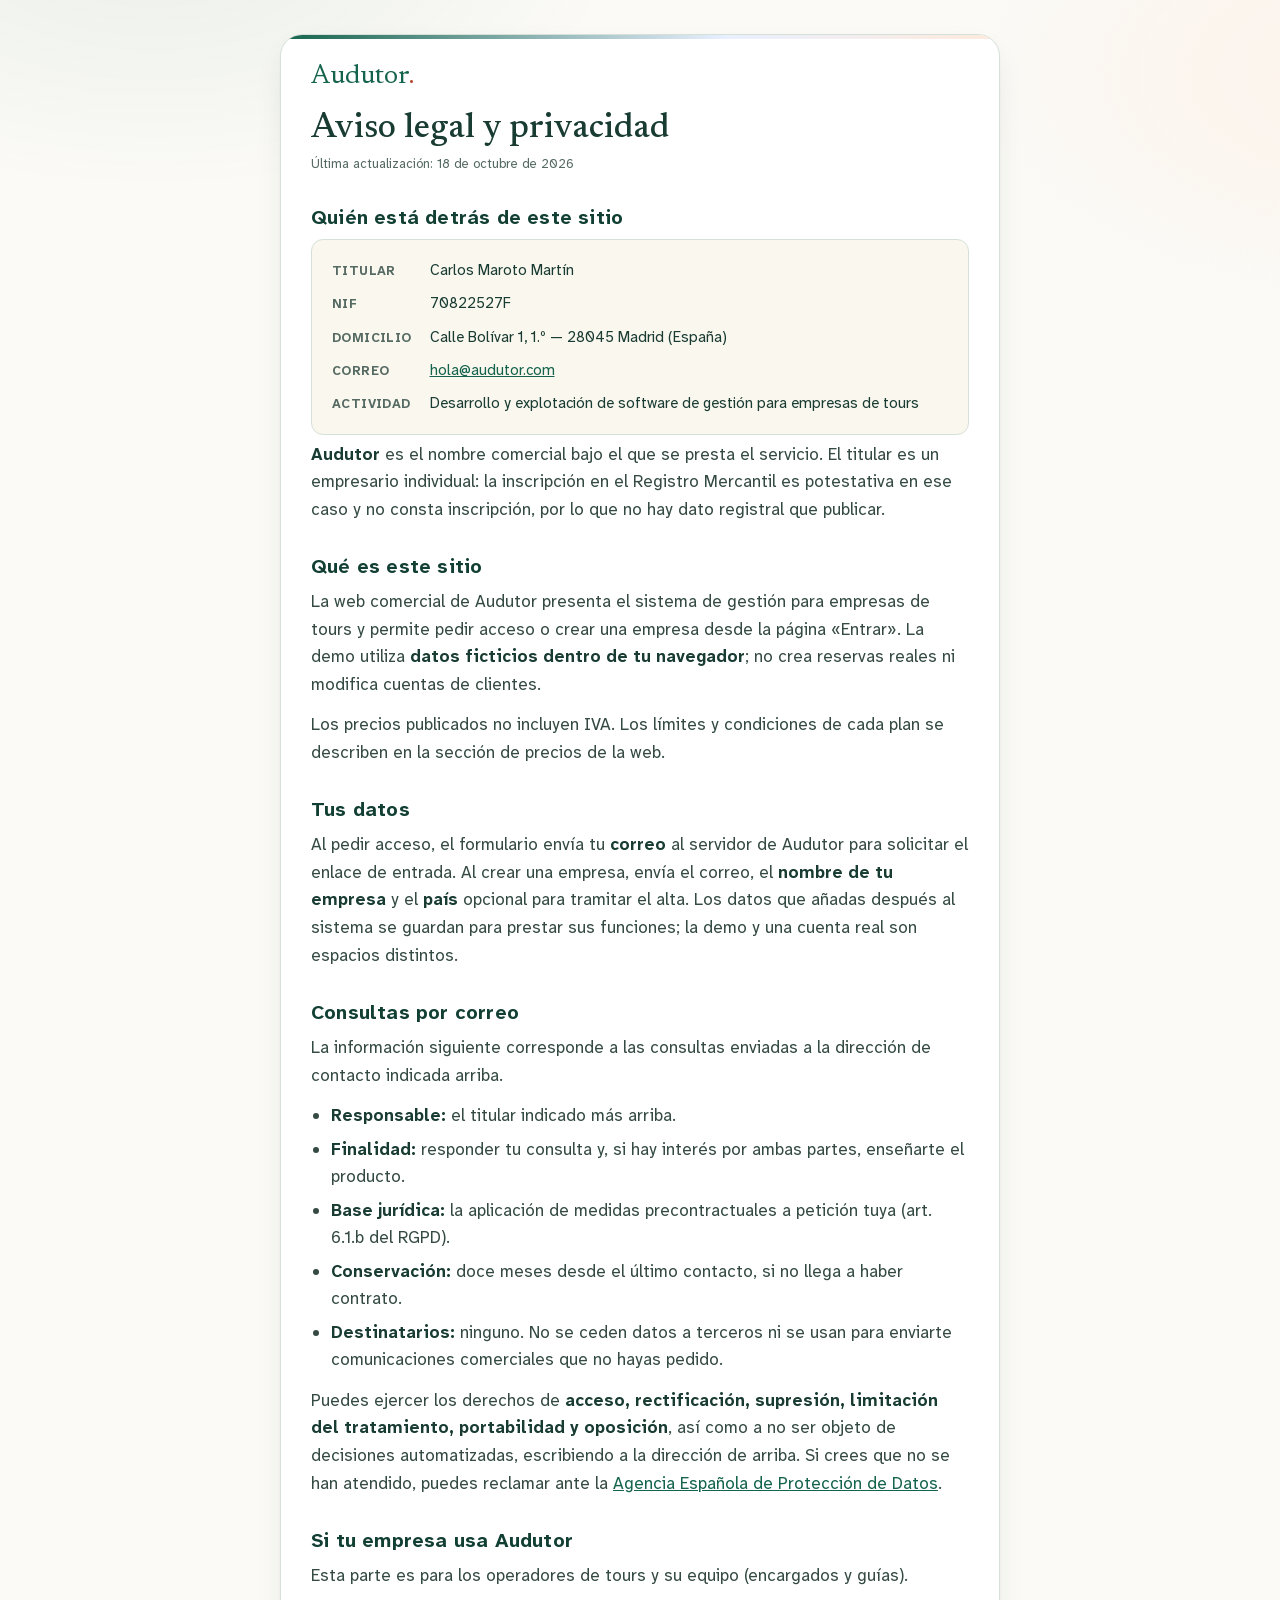
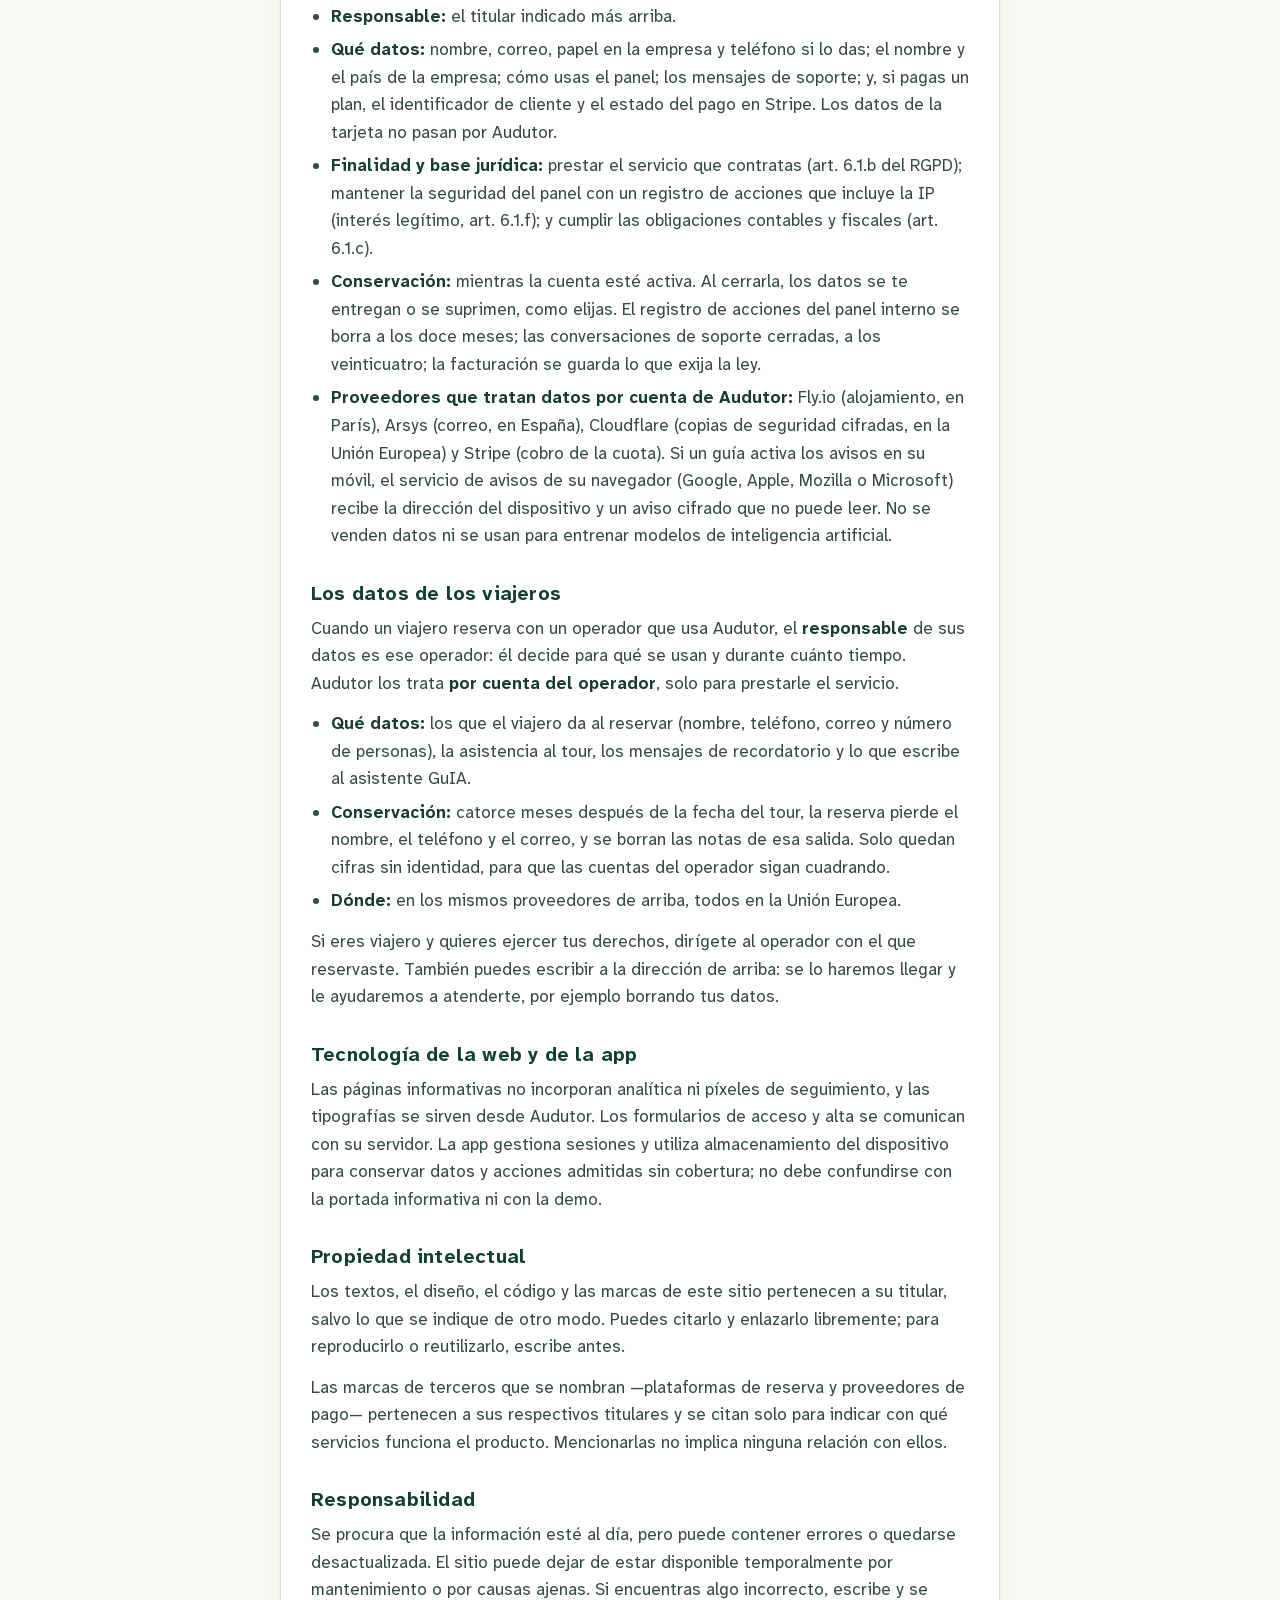
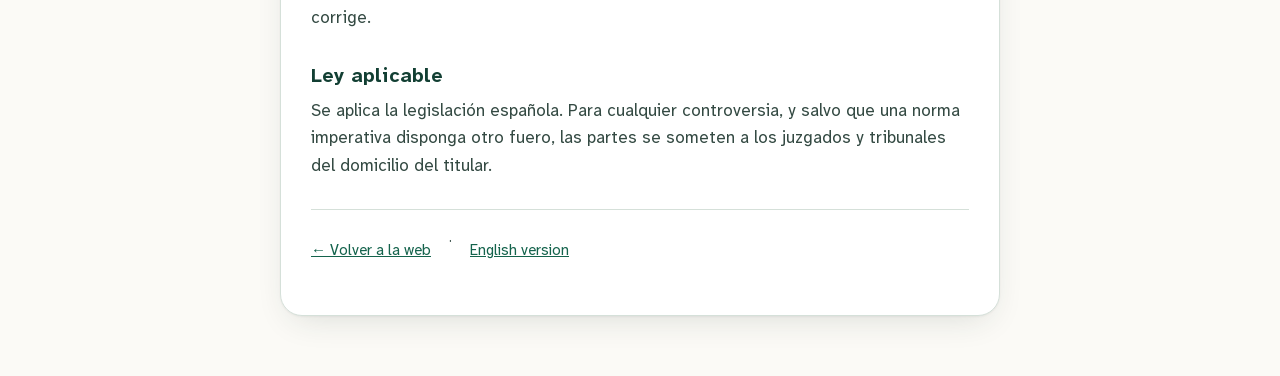
==== commit 228d68b9: "Actualización del sitio" ====
--- a/aviso-legal/index.html
+++ b/aviso-legal/index.html
@@ -113,7 +113,7 @@
 <main class="doc" id="contenido">
   <a class="wm" href="../">Audutor<span aria-hidden="true">.</span></a>
   <h1>Aviso legal y privacidad</h1>
-  <p class="sub">Última actualización: 5 de octubre de 2026</p>
+  <p class="sub">Última actualización: 18 de octubre de 2026</p>
 
   <h2>Quién está detrás de este sitio</h2>
   <dl class="ficha">
@@ -161,6 +161,47 @@
   puedes reclamar ante la <a href="https://www.aepd.es/" rel="noopener">Agencia Española de
   Protección de Datos</a>.</p>
 
+  <h2>Si tu empresa usa Audutor</h2>
+  <p>Esta parte es para los operadores de tours y su equipo (encargados y guías).</p>
+  <ul>
+    <li><b>Responsable:</b> el titular indicado más arriba.</li>
+    <li><b>Qué datos:</b> nombre, correo, papel en la empresa y teléfono si lo das; el nombre
+      y el país de la empresa; cómo usas el panel; los mensajes de soporte; y, si pagas un
+      plan, el identificador de cliente y el estado del pago en Stripe. Los datos de la
+      tarjeta no pasan por Audutor.</li>
+    <li><b>Finalidad y base jurídica:</b> prestar el servicio que contratas (art. 6.1.b del
+      RGPD); mantener la seguridad del panel con un registro de acciones que incluye la IP
+      (interés legítimo, art. 6.1.f); y cumplir las obligaciones contables y fiscales (art.
+      6.1.c).</li>
+    <li><b>Conservación:</b> mientras la cuenta esté activa. Al cerrarla, los datos se te
+      entregan o se suprimen, como elijas. El registro de acciones del panel interno se borra
+      a los doce meses; las conversaciones de soporte cerradas, a los veinticuatro; la
+      facturación se guarda lo que exija la ley.</li>
+    <li><b>Proveedores que tratan datos por cuenta de Audutor:</b> Fly.io (alojamiento, en
+      París), Arsys (correo, en España), Cloudflare (copias de seguridad cifradas, en la Unión
+      Europea) y Stripe (cobro de la cuota). Si un guía activa los avisos en su móvil, el
+      servicio de avisos de su navegador (Google, Apple, Mozilla o Microsoft) recibe la
+      dirección del dispositivo y un aviso cifrado que no puede leer. No se venden datos ni se
+      usan para entrenar modelos de inteligencia artificial.</li>
+  </ul>
+
+  <h2>Los datos de los viajeros</h2>
+  <p>Cuando un viajero reserva con un operador que usa Audutor, el <b>responsable</b> de sus
+  datos es ese operador: él decide para qué se usan y durante cuánto tiempo. Audutor los trata
+  <b>por cuenta del operador</b>, solo para prestarle el servicio.</p>
+  <ul>
+    <li><b>Qué datos:</b> los que el viajero da al reservar (nombre, teléfono, correo y número
+      de personas), la asistencia al tour, los mensajes de recordatorio y lo que escribe al
+      asistente GuIA.</li>
+    <li><b>Conservación:</b> catorce meses después de la fecha del tour, la reserva pierde el
+      nombre, el teléfono y el correo, y se borran las notas de esa salida. Solo quedan cifras
+      sin identidad, para que las cuentas del operador sigan cuadrando.</li>
+    <li><b>Dónde:</b> en los mismos proveedores de arriba, todos en la Unión Europea.</li>
+  </ul>
+  <p>Si eres viajero y quieres ejercer tus derechos, dirígete al operador con el que
+  reservaste. También puedes escribir a la dirección de arriba: se lo haremos llegar y le
+  ayudaremos a atenderte, por ejemplo borrando tus datos.</p>
+
   <h2>Tecnología de la web y de la app</h2>
   <p>Las páginas informativas no incorporan analítica ni píxeles de seguimiento, y las
   tipografías se sirven desde Audutor. Los formularios de acceso y alta se comunican con
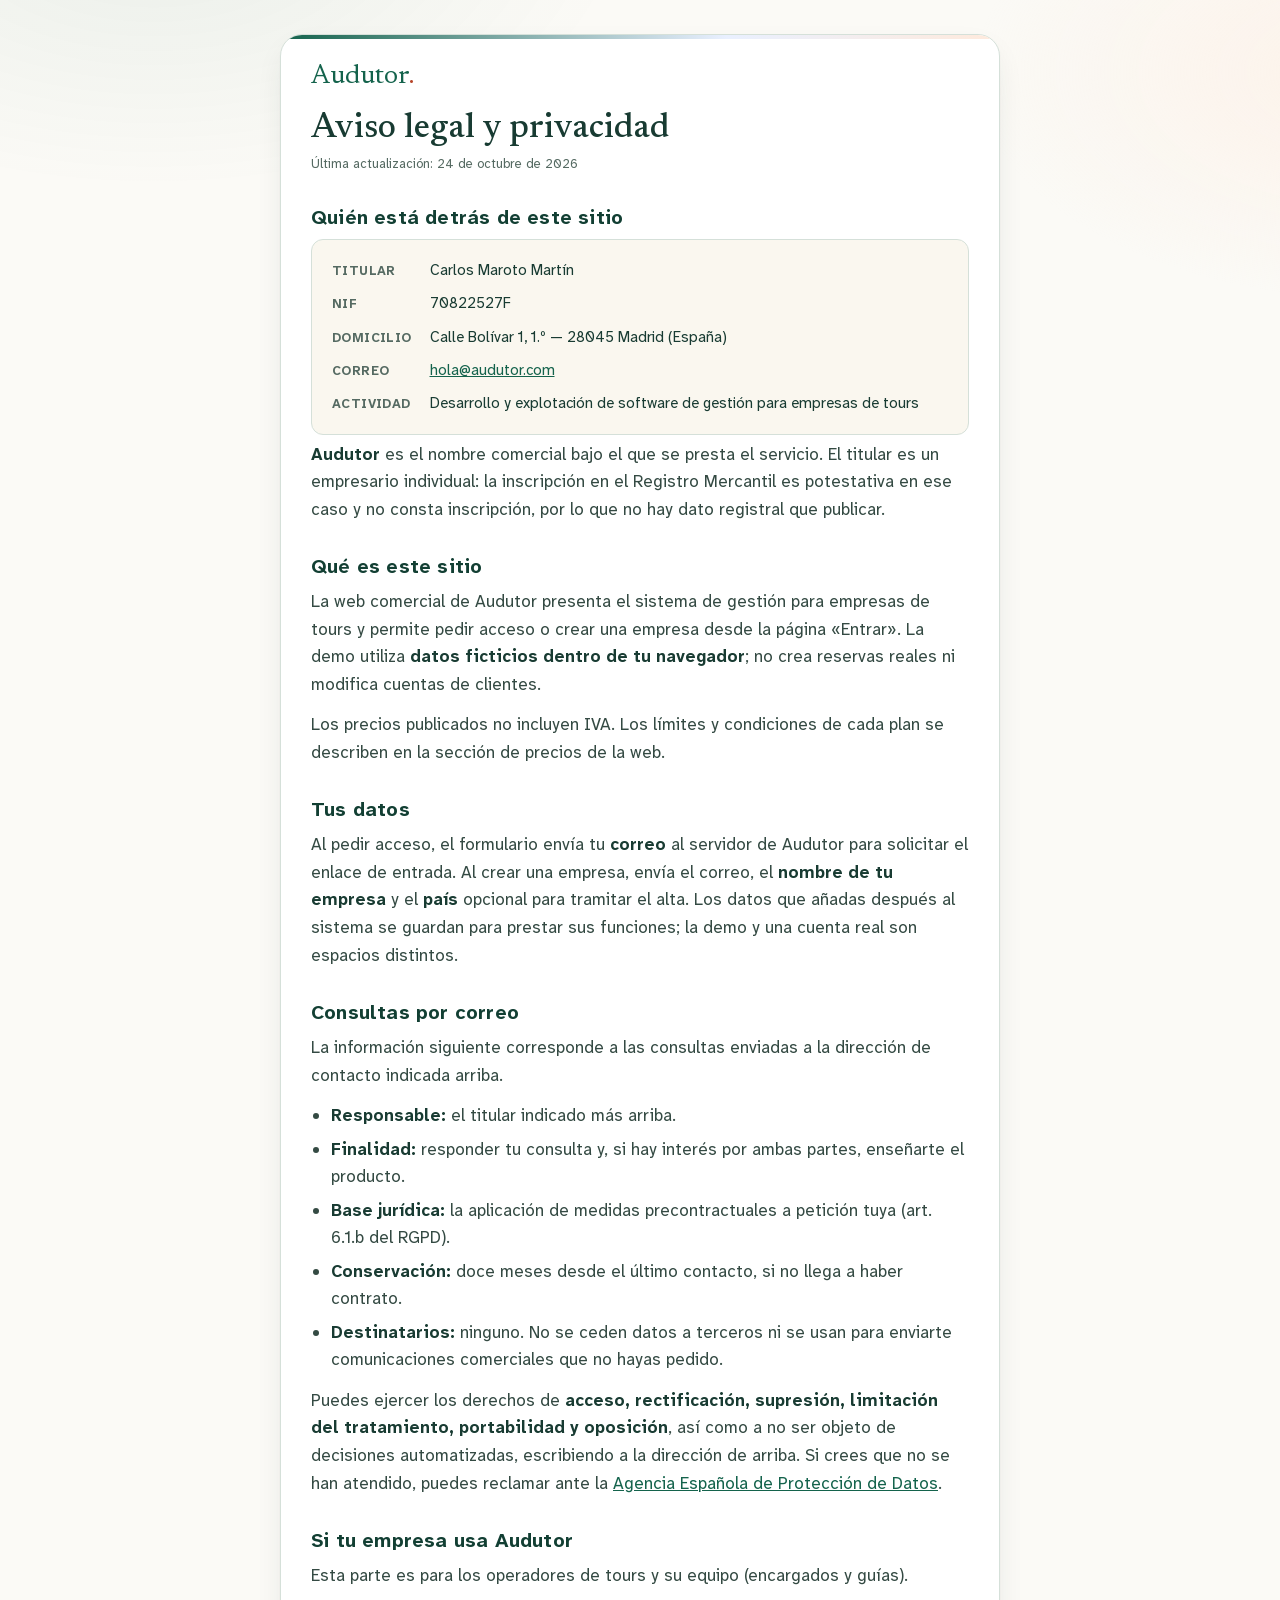
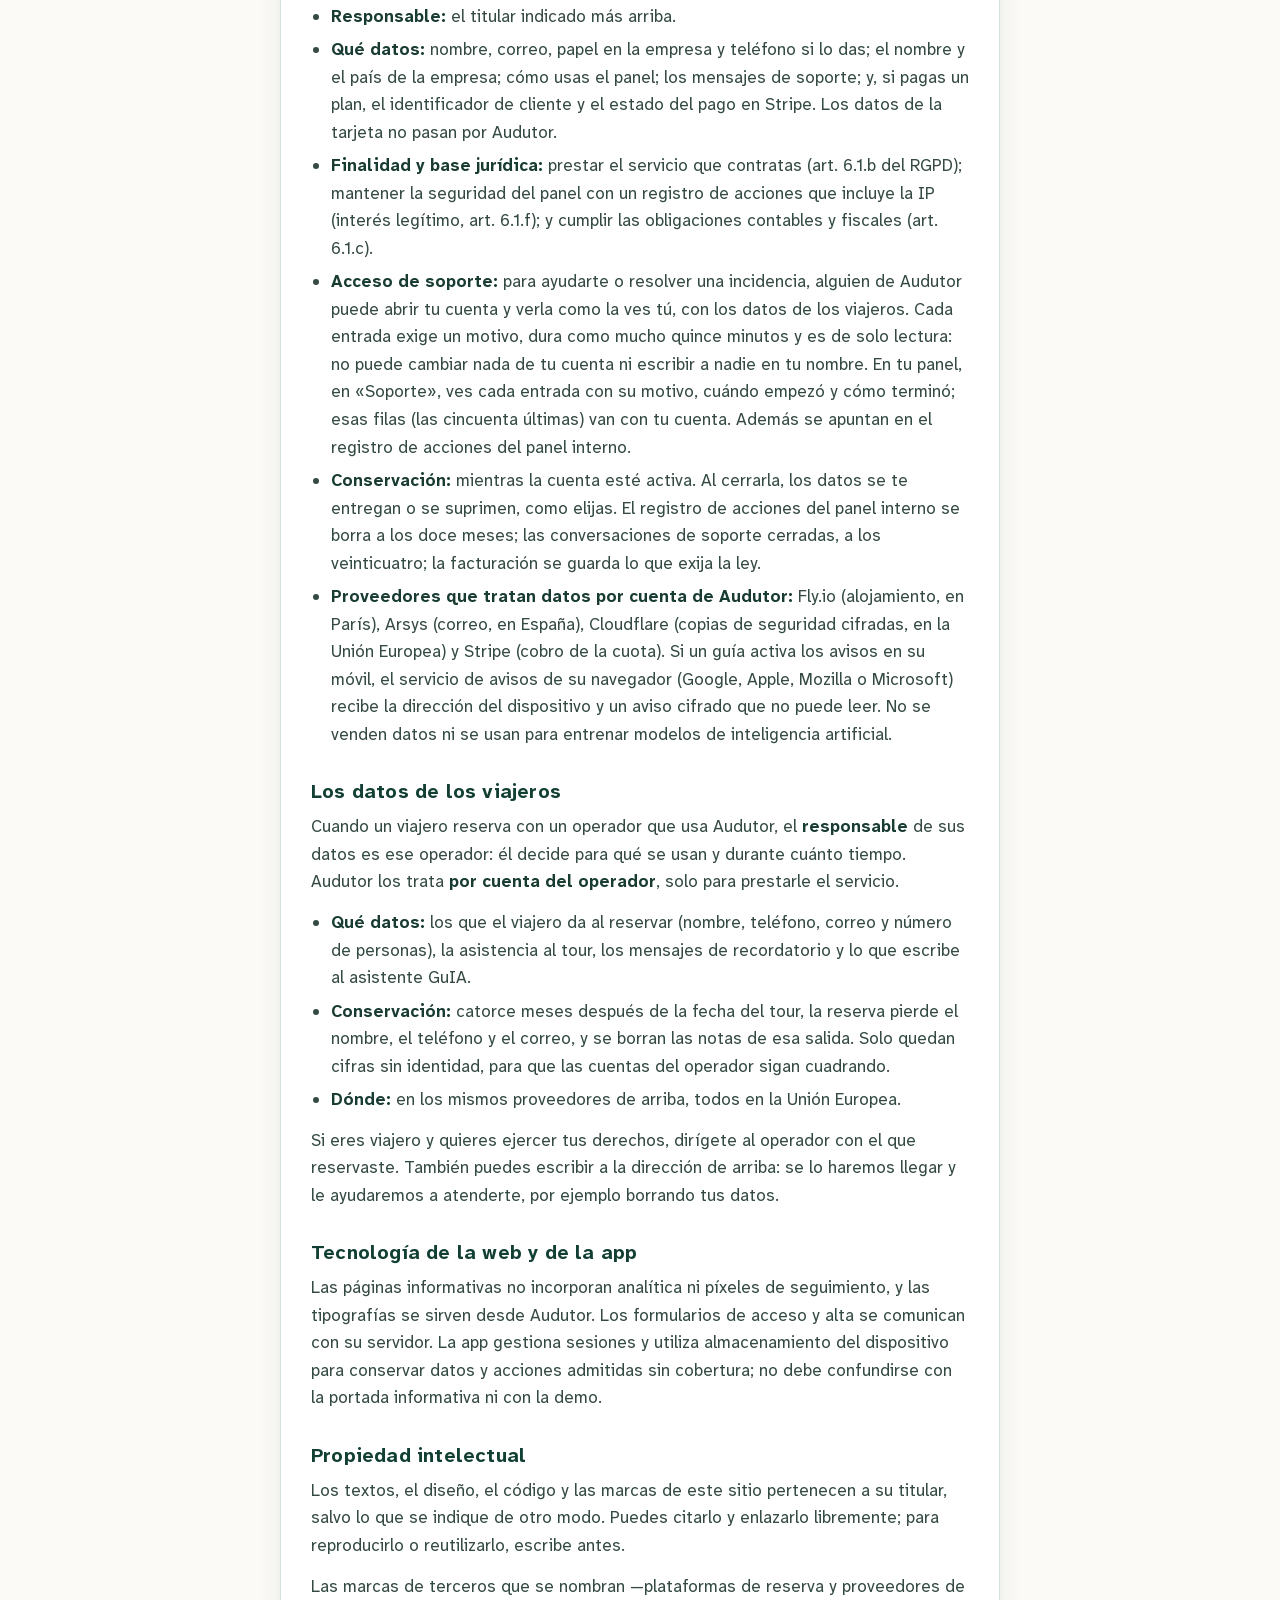
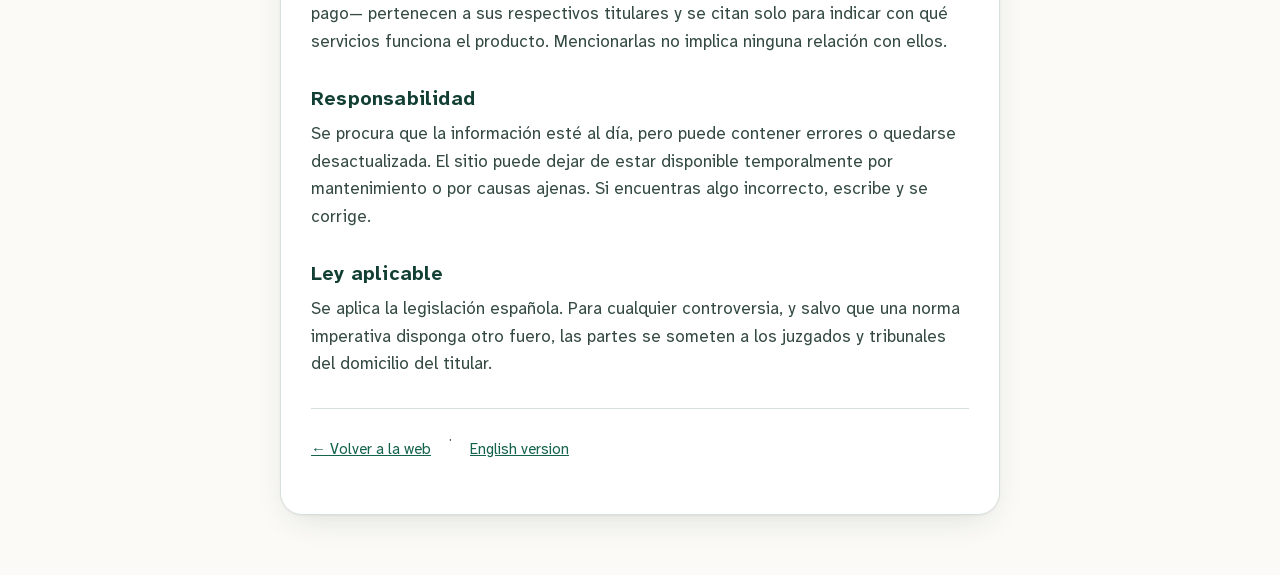
==== commit 37b1d894: "El aviso legal cuenta el acceso de soporte" ====
--- a/aviso-legal/index.html
+++ b/aviso-legal/index.html
@@ -113,7 +113,7 @@
 <main class="doc" id="contenido">
   <a class="wm" href="../">Audutor<span aria-hidden="true">.</span></a>
   <h1>Aviso legal y privacidad</h1>
-  <p class="sub">Última actualización: 18 de octubre de 2026</p>
+  <p class="sub">Última actualización: 24 de octubre de 2026</p>
 
   <h2>Quién está detrás de este sitio</h2>
   <dl class="ficha">
@@ -173,6 +173,12 @@
       RGPD); mantener la seguridad del panel con un registro de acciones que incluye la IP
       (interés legítimo, art. 6.1.f); y cumplir las obligaciones contables y fiscales (art.
       6.1.c).</li>
+    <li><b>Acceso de soporte:</b> para ayudarte o resolver una incidencia, alguien de Audutor
+      puede abrir tu cuenta y verla como la ves tú, con los datos de los viajeros. Cada entrada
+      exige un motivo, dura como mucho quince minutos y es de solo lectura: no puede cambiar
+      nada de tu cuenta ni escribir a nadie en tu nombre. En tu panel, en «Soporte», ves cada
+      entrada con su motivo, cuándo empezó y cómo terminó; esas filas (las cincuenta últimas)
+      van con tu cuenta. Además se apuntan en el registro de acciones del panel interno.</li>
     <li><b>Conservación:</b> mientras la cuenta esté activa. Al cerrarla, los datos se te
       entregan o se suprimen, como elijas. El registro de acciones del panel interno se borra
       a los doce meses; las conversaciones de soporte cerradas, a los veinticuatro; la
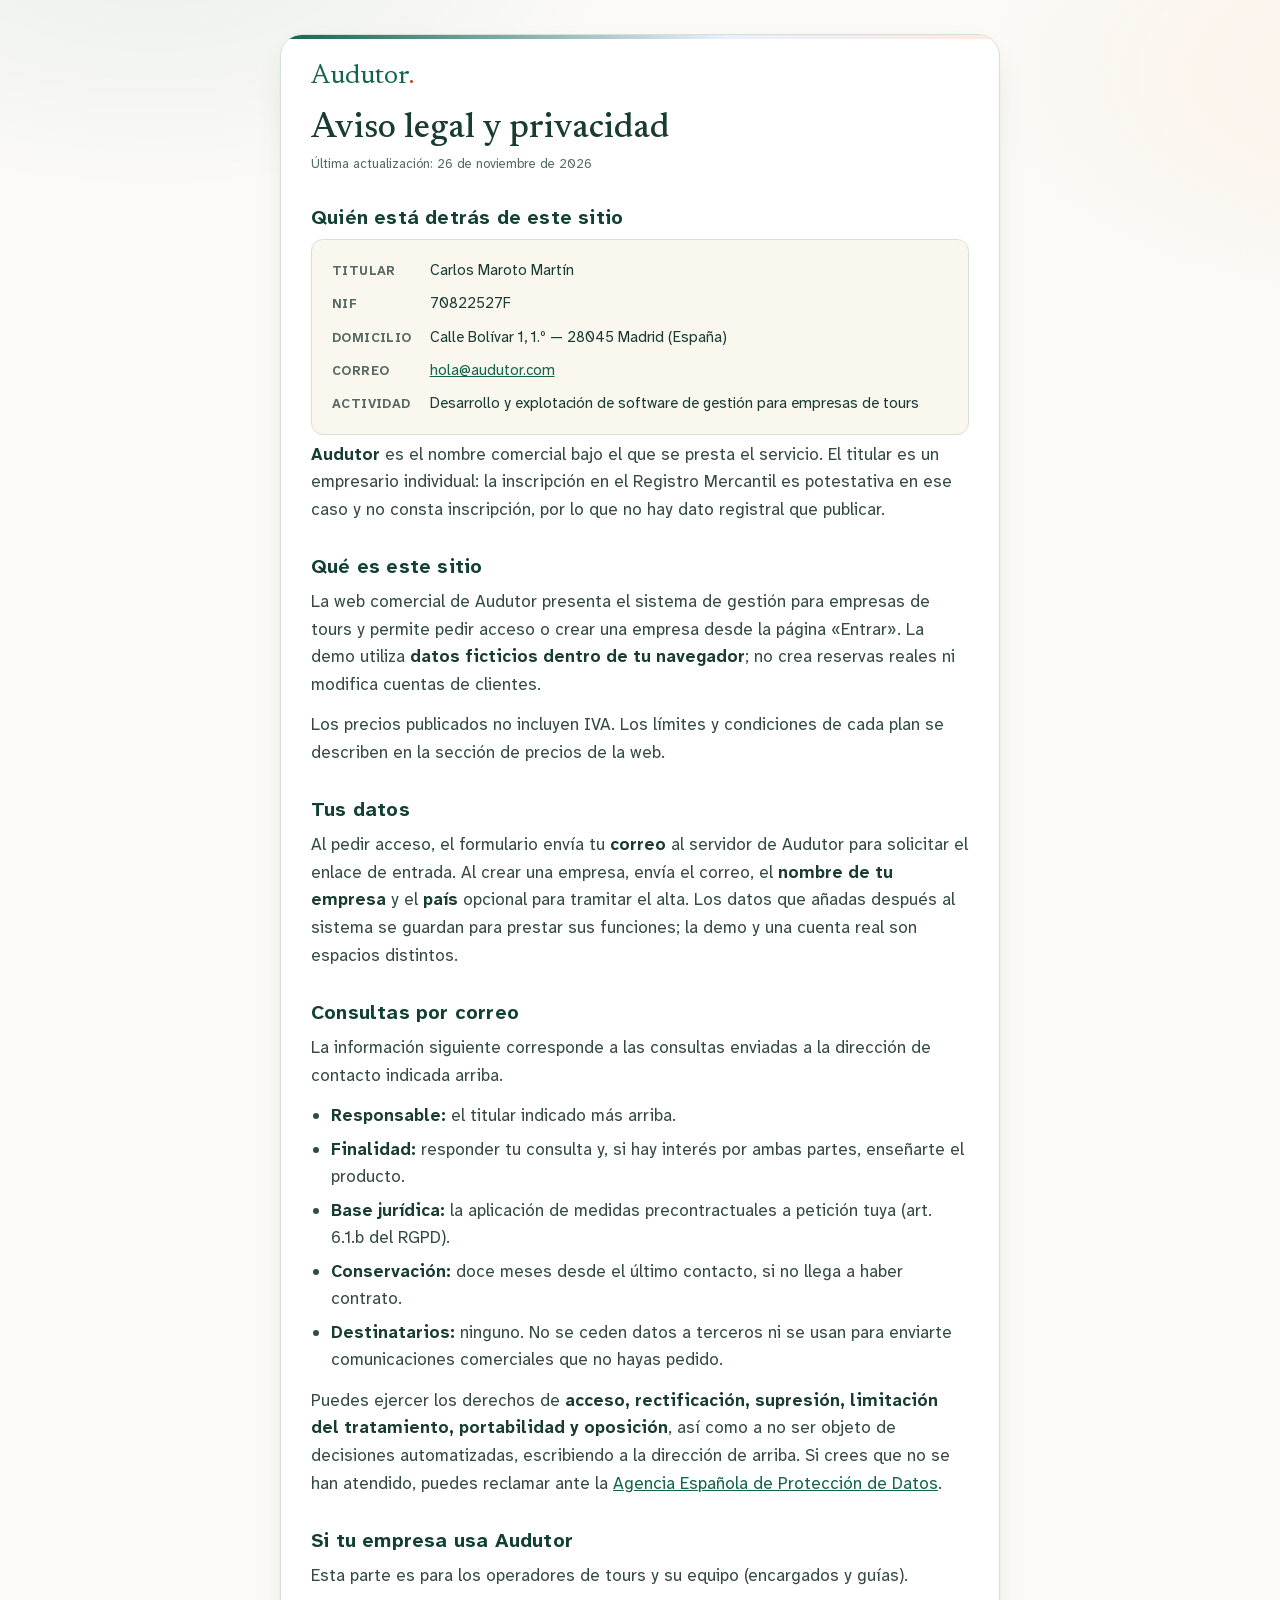
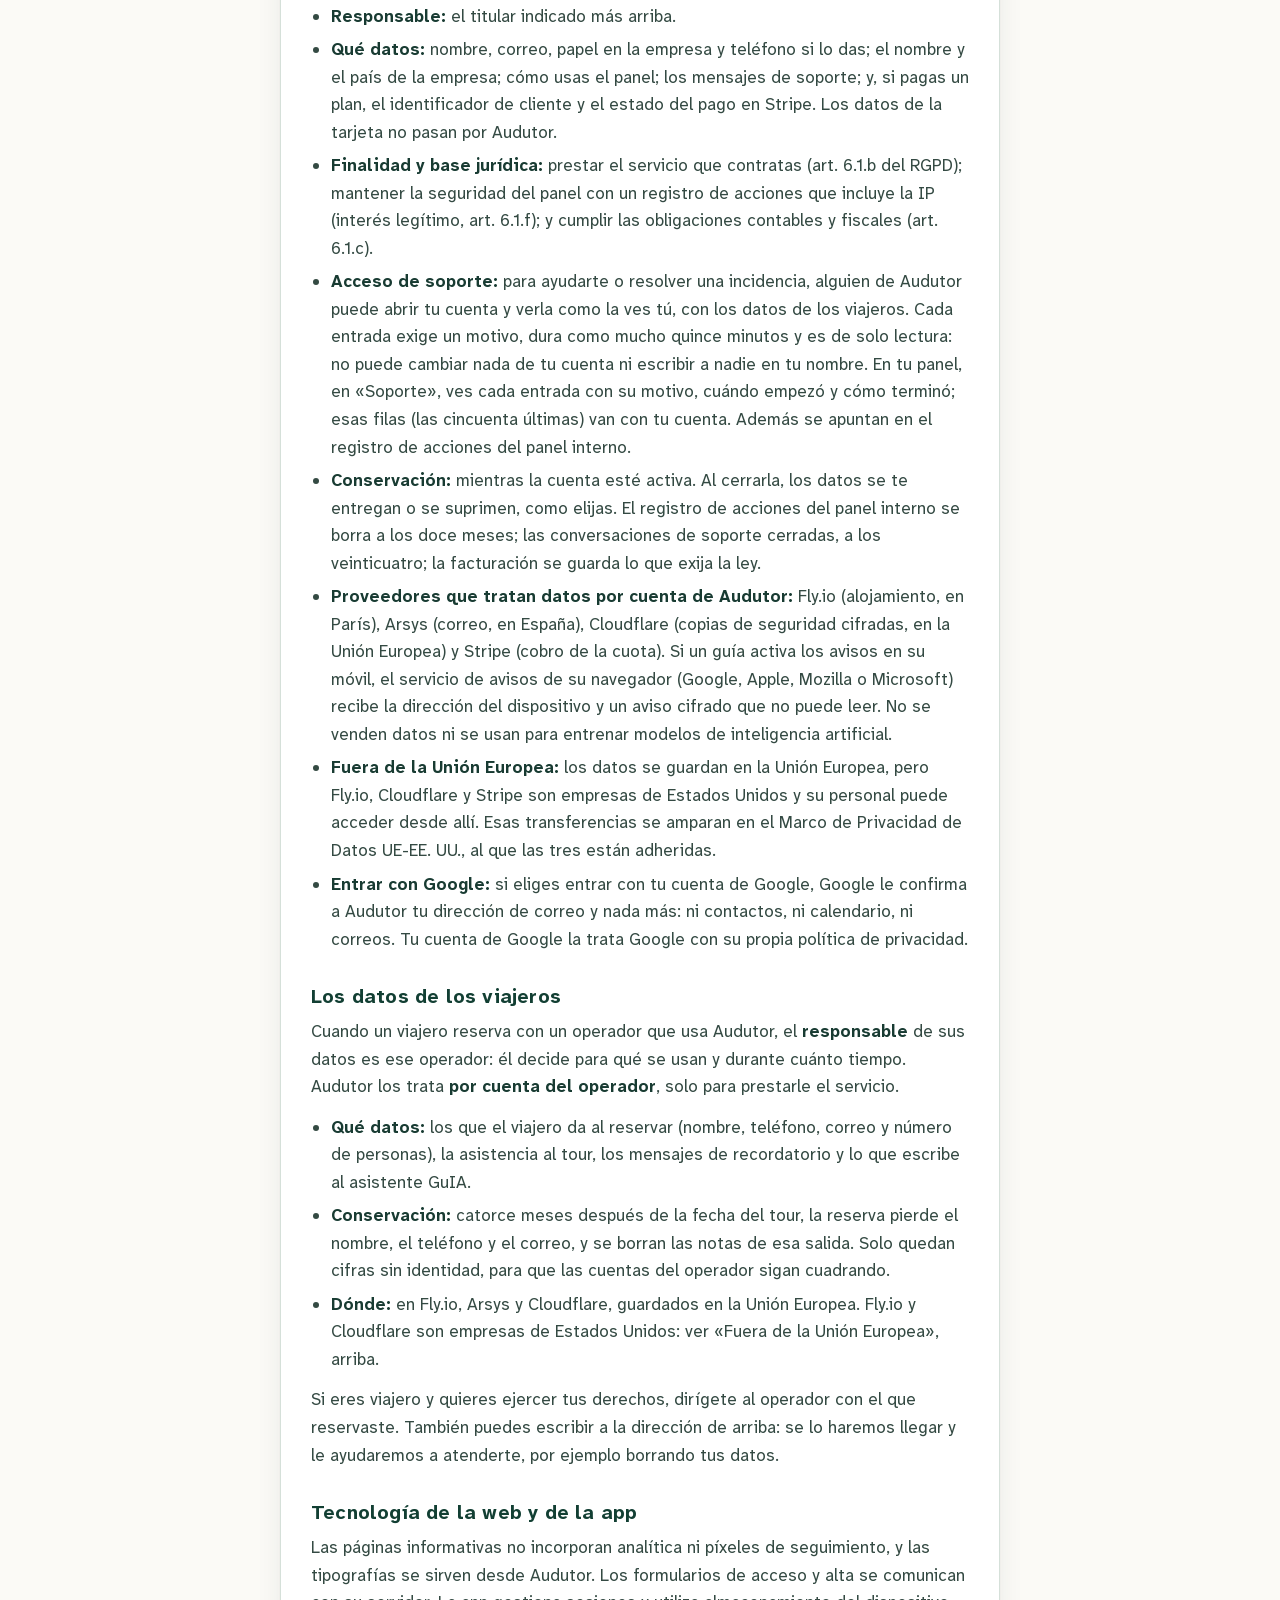
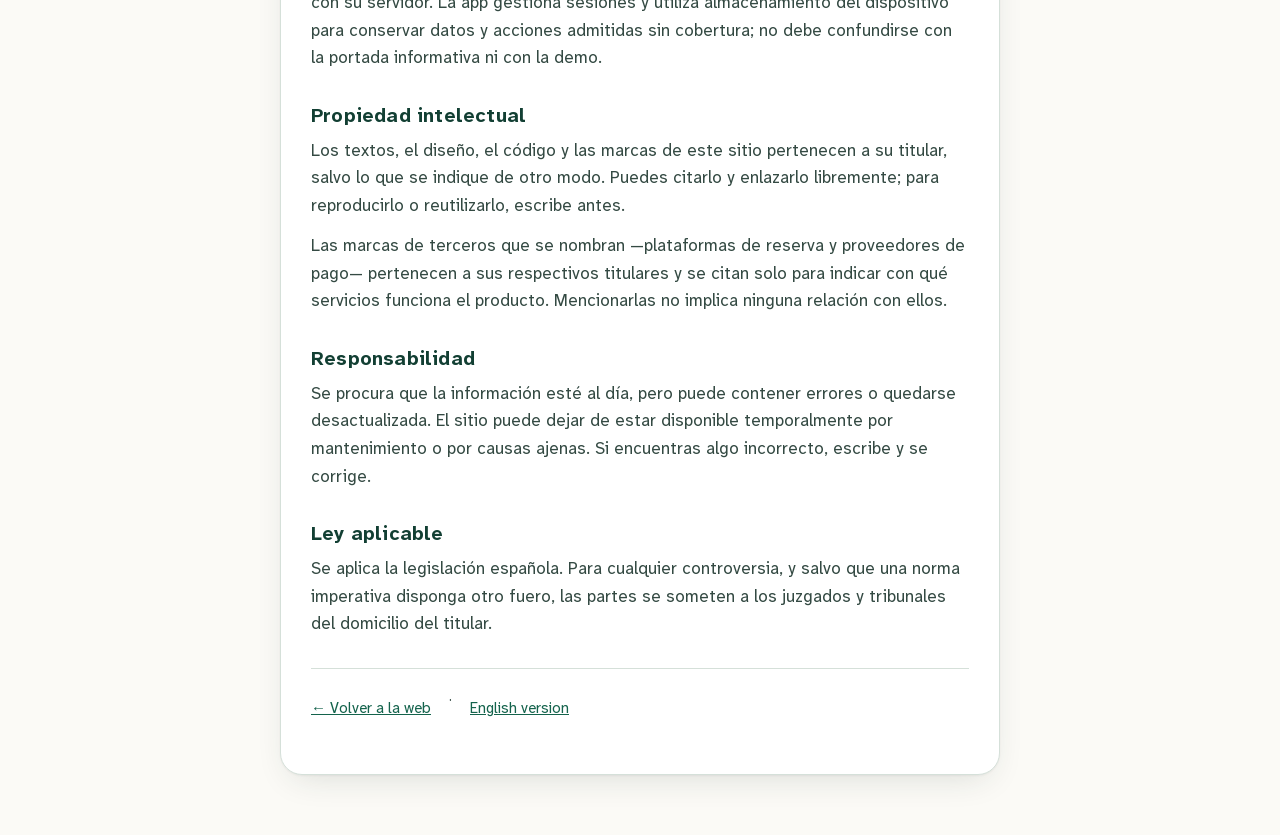
==== commit 642b6591: "Actualización del sitio" ====
--- a/aviso-legal/index.html
+++ b/aviso-legal/index.html
@@ -8,6 +8,20 @@
 <link rel="icon" href="data:image/svg+xml,<svg xmlns='http://www.w3.org/2000/svg' viewBox='0 0 512 512'><rect width='512' height='512' rx='112' fill='%2314634c'/><path d='M92 322 C 168 268, 236 372, 306 300' fill='none' stroke='%23c98a2d' stroke-width='15' stroke-linecap='round' stroke-dasharray='1 34'/><g transform='translate(330 150)'><path d='M60 0C26.9 0 0 26.9 0 60c0 45 60 112 60 112s60-67 60-112C120 26.9 93.1 0 60 0z' fill='%23f4653a'/><circle cx='60' cy='58' r='23' fill='%23fffdf7'/></g><text x='92' y='252' font-family='Georgia,serif' font-size='118' font-weight='700' fill='%23fdf9ee'>Au</text></svg>">
 <meta name="viewport" content="width=device-width,initial-scale=1">
 <title>Aviso legal y privacidad · Audutor</title>
+<meta name="description" content="Quién está detrás de Audutor, qué datos trata y con qué proveedores.">
+<!-- Para buscadores y para compartir (5-nov-2026): sin esto Google no sabía cuál es la
+     dirección buena ni que existe la otra lengua, y el enlace se compartía sin tarjeta. -->
+<link rel="canonical" href="https://audutor.com/aviso-legal/">
+<link rel="alternate" hreflang="es" href="https://audutor.com/aviso-legal/">
+<link rel="alternate" hreflang="en" href="https://audutor.com/en/legal-notice/">
+<link rel="alternate" hreflang="x-default" href="https://audutor.com/aviso-legal/">
+<meta property="og:type" content="website"><meta property="og:site_name" content="Audutor">
+<meta property="og:locale" content="es_ES"><meta property="og:locale:alternate" content="en_GB">
+<meta property="og:url" content="https://audutor.com/aviso-legal/">
+<meta property="og:title" content="Aviso legal y privacidad · Audutor"><meta property="og:description" content="Quién está detrás de Audutor, qué datos trata y con qué proveedores.">
+<meta property="og:image" content="https://audutor.com/identidad/audutor-og.png">
+<meta property="og:image:width" content="1200"><meta property="og:image:height" content="630">
+<meta name="twitter:card" content="summary_large_image"><meta name="twitter:image" content="https://audutor.com/identidad/audutor-og.png">
 <style>
   /* Las dos letras de Audutor, servidas desde aquí (24-sep-2026): con las del sistema la
      marca cambiaba de cara en Android y Windows. Solo el subconjunto latino (92 KB las dos),
@@ -113,7 +127,7 @@
 <main class="doc" id="contenido">
   <a class="wm" href="../">Audutor<span aria-hidden="true">.</span></a>
   <h1>Aviso legal y privacidad</h1>
-  <p class="sub">Última actualización: 24 de octubre de 2026</p>
+  <p class="sub">Última actualización: 26 de noviembre de 2026</p>
 
   <h2>Quién está detrás de este sitio</h2>
   <dl class="ficha">
@@ -189,6 +203,13 @@
       servicio de avisos de su navegador (Google, Apple, Mozilla o Microsoft) recibe la
       dirección del dispositivo y un aviso cifrado que no puede leer. No se venden datos ni se
       usan para entrenar modelos de inteligencia artificial.</li>
+    <li><b>Fuera de la Unión Europea:</b> los datos se guardan en la Unión Europea, pero Fly.io,
+      Cloudflare y Stripe son empresas de Estados Unidos y su personal puede acceder desde
+      allí. Esas transferencias se amparan en el Marco de Privacidad de Datos UE-EE. UU., al
+      que las tres están adheridas.</li>
+    <li><b>Entrar con Google:</b> si eliges entrar con tu cuenta de Google, Google le confirma
+      a Audutor tu dirección de correo y nada más: ni contactos, ni calendario, ni correos.
+      Tu cuenta de Google la trata Google con su propia política de privacidad.</li>
   </ul>
 
   <h2>Los datos de los viajeros</h2>
@@ -202,7 +223,8 @@
     <li><b>Conservación:</b> catorce meses después de la fecha del tour, la reserva pierde el
       nombre, el teléfono y el correo, y se borran las notas de esa salida. Solo quedan cifras
       sin identidad, para que las cuentas del operador sigan cuadrando.</li>
-    <li><b>Dónde:</b> en los mismos proveedores de arriba, todos en la Unión Europea.</li>
+    <li><b>Dónde:</b> en Fly.io, Arsys y Cloudflare, guardados en la Unión Europea. Fly.io y
+      Cloudflare son empresas de Estados Unidos: ver «Fuera de la Unión Europea», arriba.</li>
   </ul>
   <p>Si eres viajero y quieres ejercer tus derechos, dirígete al operador con el que
   reservaste. También puedes escribir a la dirección de arriba: se lo haremos llegar y le
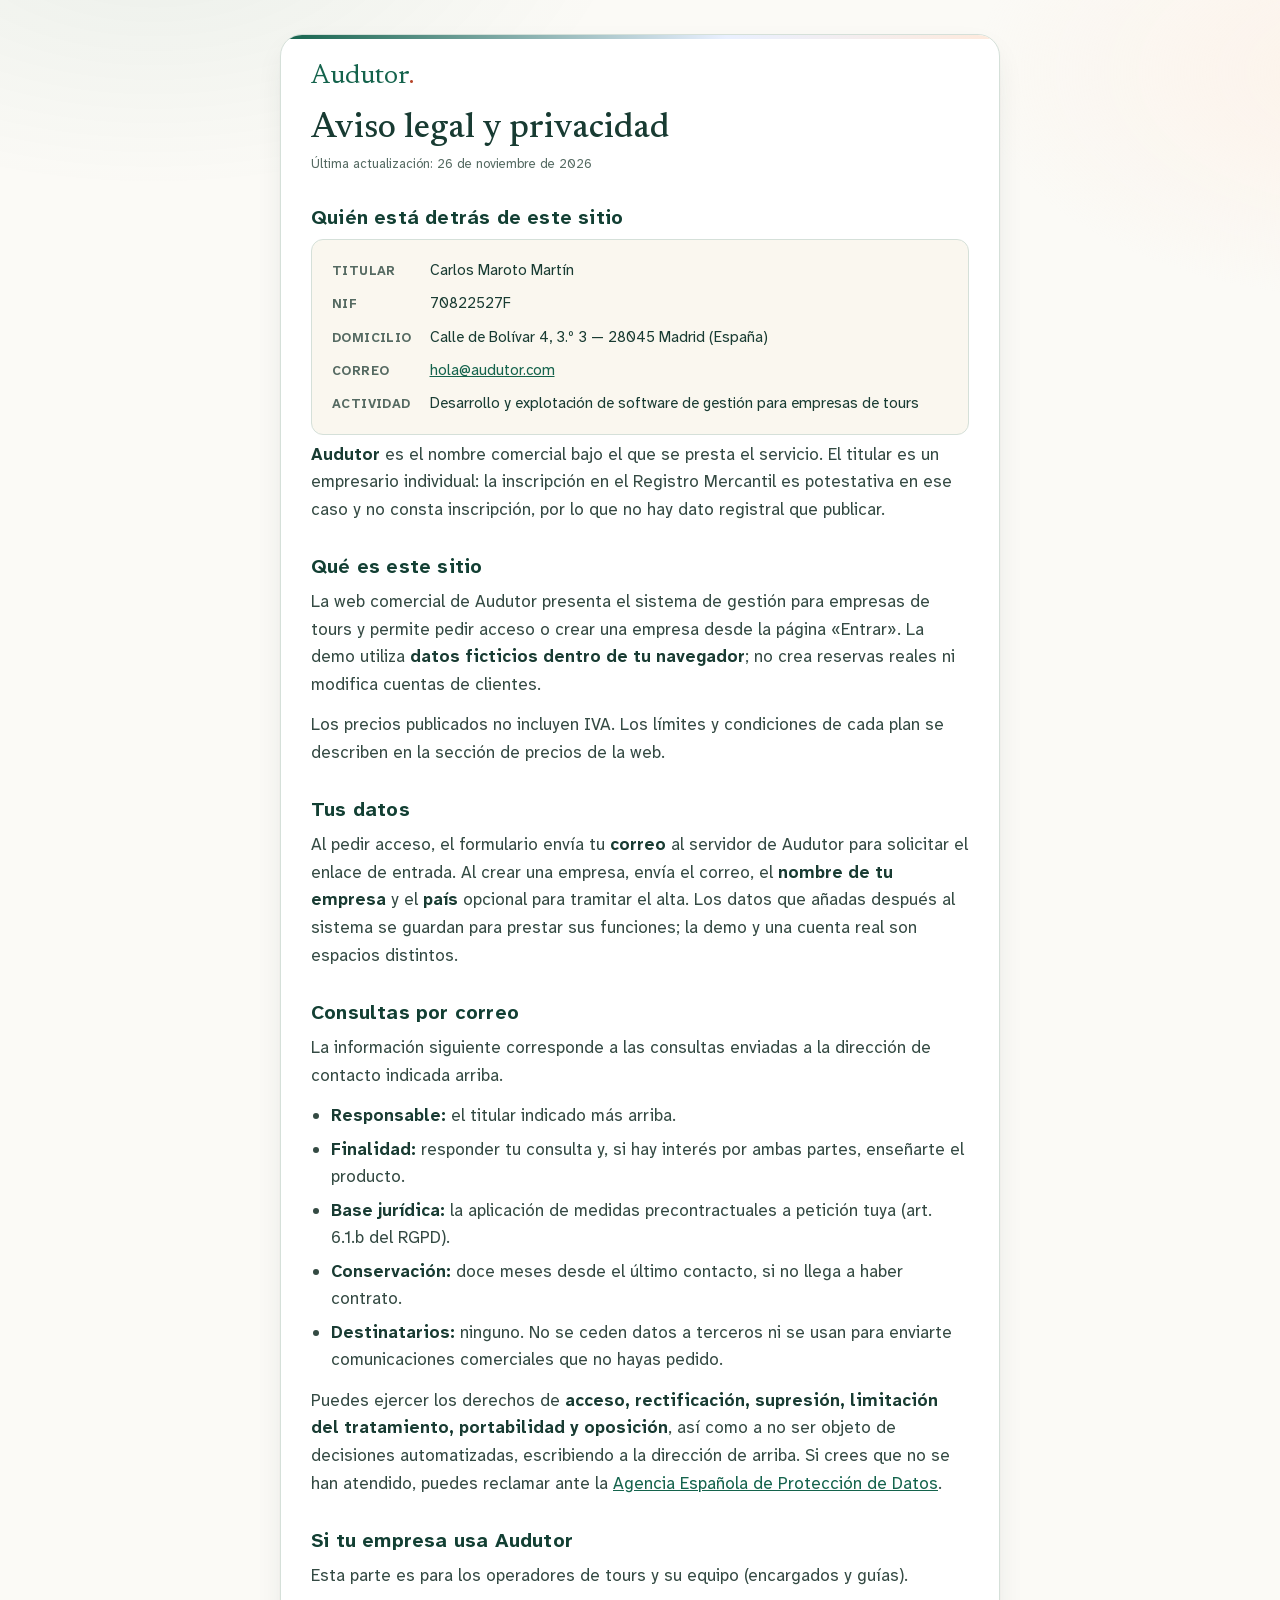
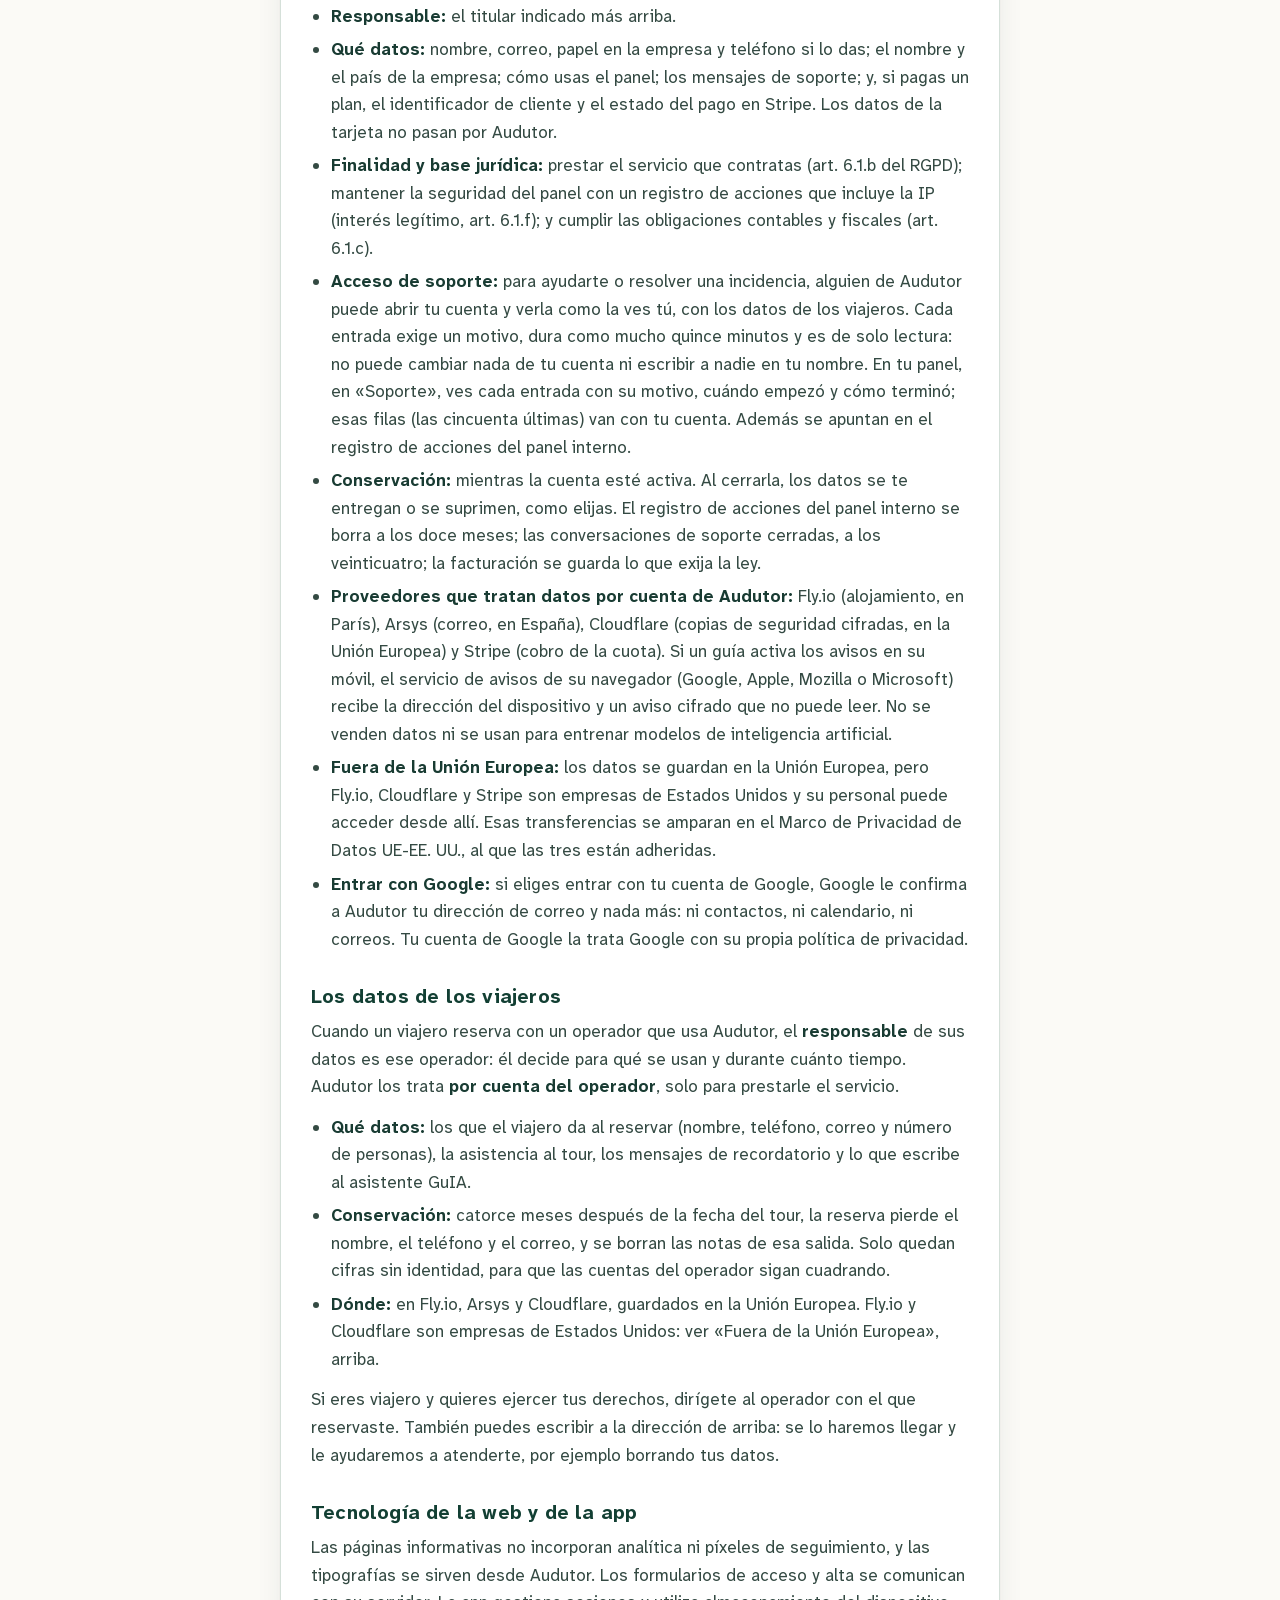
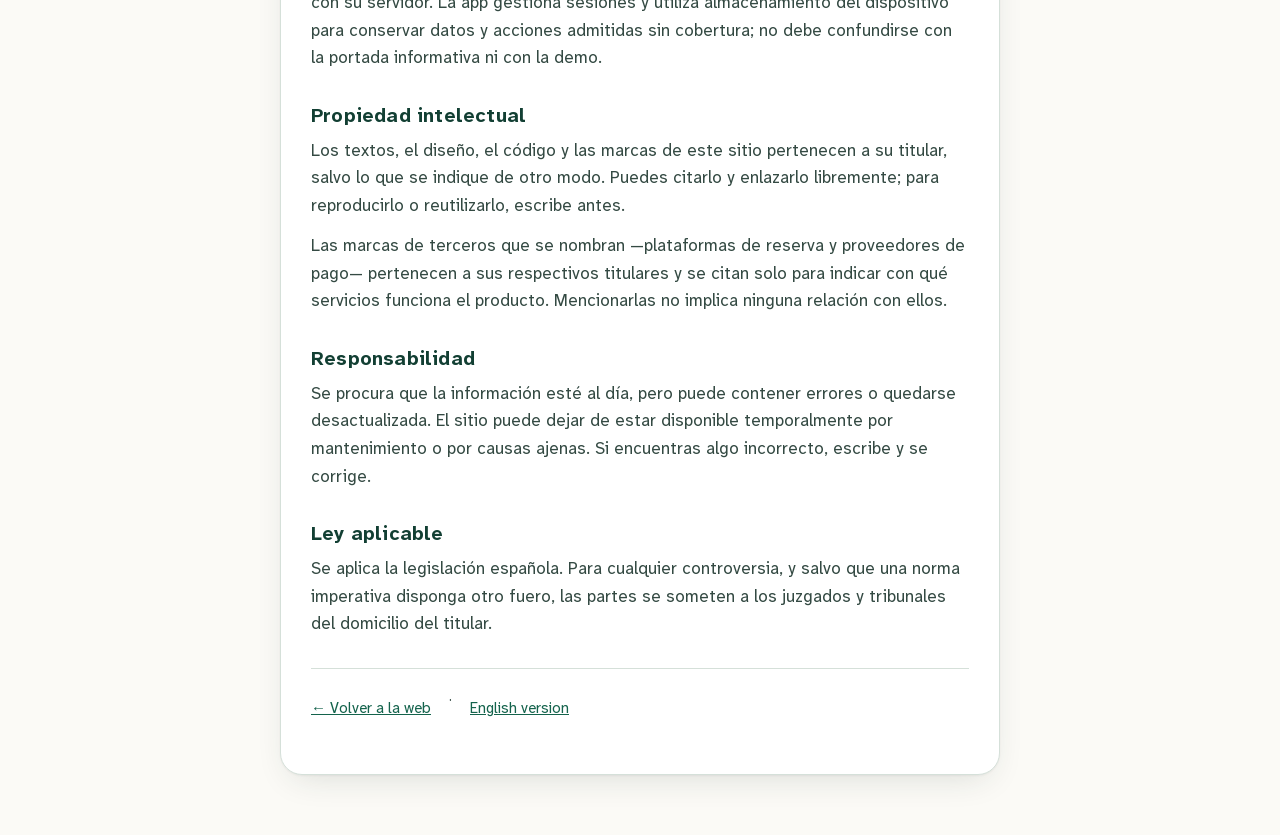
==== commit a3a032fa: "El aviso legal lleva el domicilio correcto" ====
--- a/aviso-legal/index.html
+++ b/aviso-legal/index.html
@@ -133,7 +133,7 @@
   <dl class="ficha">
     <dt>Titular</dt><dd>Carlos Maroto Martín</dd>
     <dt>NIF</dt><dd>70822527F</dd>
-    <dt>Domicilio</dt><dd>Calle Bolívar 1, 1.º — 28045 Madrid (España)</dd>
+    <dt>Domicilio</dt><dd>Calle de Bolívar 4, 3.º 3 — 28045 Madrid (España)</dd>
     <dt>Correo</dt><dd><a href="mailto:hola@audutor.com">hola@audutor.com</a></dd>
     <dt>Actividad</dt><dd>Desarrollo y explotación de software de gestión para empresas de tours</dd>
   </dl>
